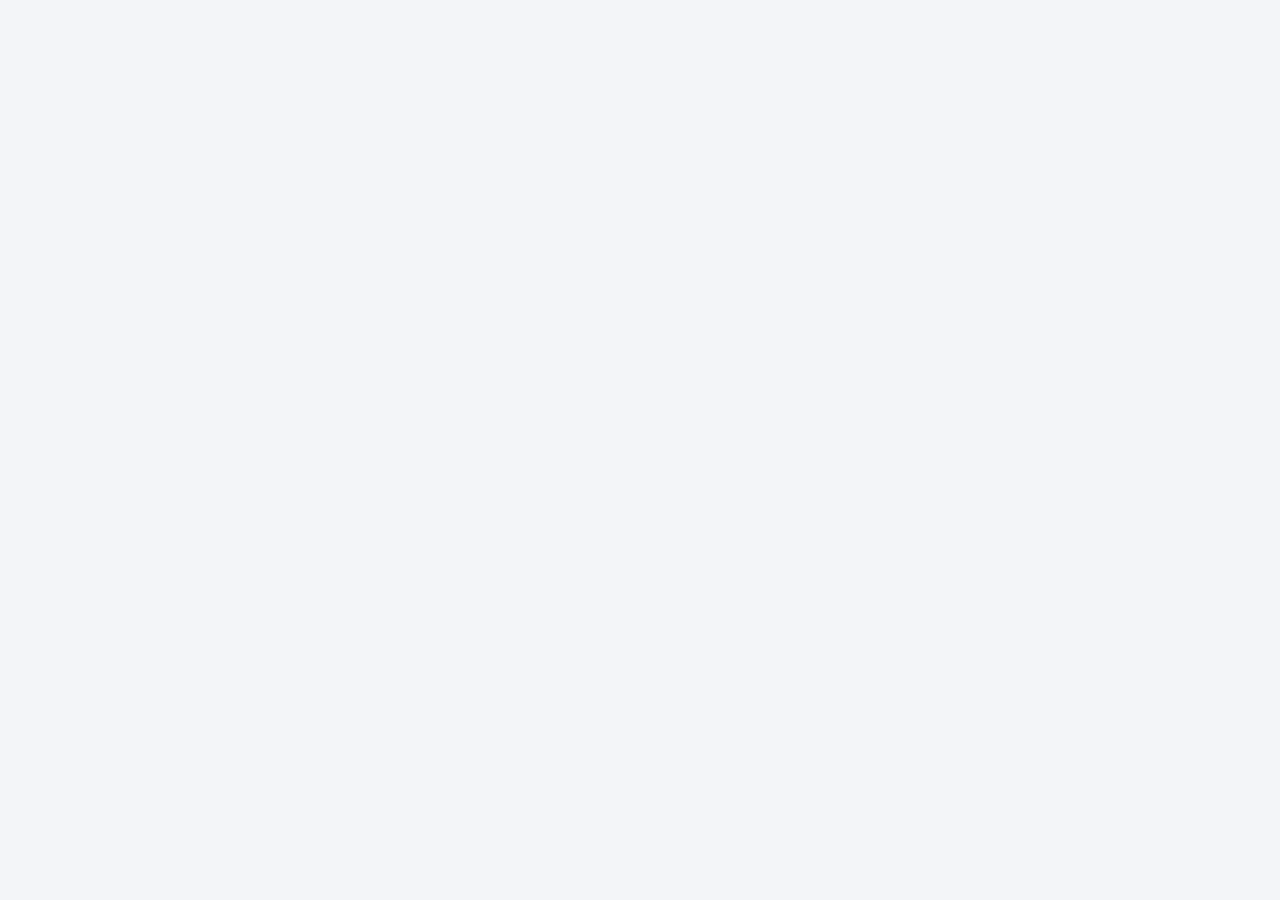
==== index.html @ 578136c5 "Stage 1: folder, images, skeleton Co-Authored-By: Claude Fable 5.1 <noreply@anthropic.com>" ====
<!doctype html>
<html lang="en-IE">
<head>
<meta charset="utf-8">
<meta name="viewport" content="width=device-width,initial-scale=1,viewport-fit=cover">
<meta name="robots" content="noindex">
<title>Tierney · Logistics recruitment in Ireland</title>
<link rel="preconnect" href="https://fonts.googleapis.com"><link rel="preconnect" href="https://fonts.gstatic.com" crossorigin>
<link rel="stylesheet" href="https://fonts.googleapis.com/css2?family=Rubik:wght@400;500;600;700;800&display=swap">
<link rel="icon" href="/favicon.svg" type="image/svg+xml">
<link rel="stylesheet" href="/css/tokens.css">
<link rel="stylesheet" href="/css/site.css">
</head>
<body>
<main></main>
<script type="module" src="/js/site.js"></script>
</body>
</html>
---- css/tokens.css ----
/* Tierney design tokens. One navy, one yellow, one control height. */
:root{
  --reflector:#DCFF1C;
  --navy:#13234A;
  --navy-70:rgba(19,35,74,.7);
  --navy-50:rgba(19,35,74,.5);
  --navy-12:rgba(19,35,74,.12);
  --navy-06:rgba(19,35,74,.06);
  --paper:#F3F5F8;
  --white:#FFFFFF;
  --hover:#E8ECF2;
  --ctl:52px;
  --font:"Rubik",ui-rounded,"SF Pro Rounded","Segoe UI",system-ui,sans-serif;
  --unit:20vh;
  color-scheme:light;
}
---- css/site.css ----
/* Tierney — shared styles. Tokens live in tokens.css. */
*{box-sizing:border-box}
html,body{margin:0}
body{background:var(--paper);color:var(--navy);font-family:var(--font);font-size:17px;line-height:1.55;-webkit-font-smoothing:antialiased}
a{color:inherit;text-decoration:none}
button,input,select,textarea{font:inherit;color:inherit}
h1,h2,h3{margin:0;font-weight:600;letter-spacing:-.015em;text-wrap:balance}
p{margin:0}
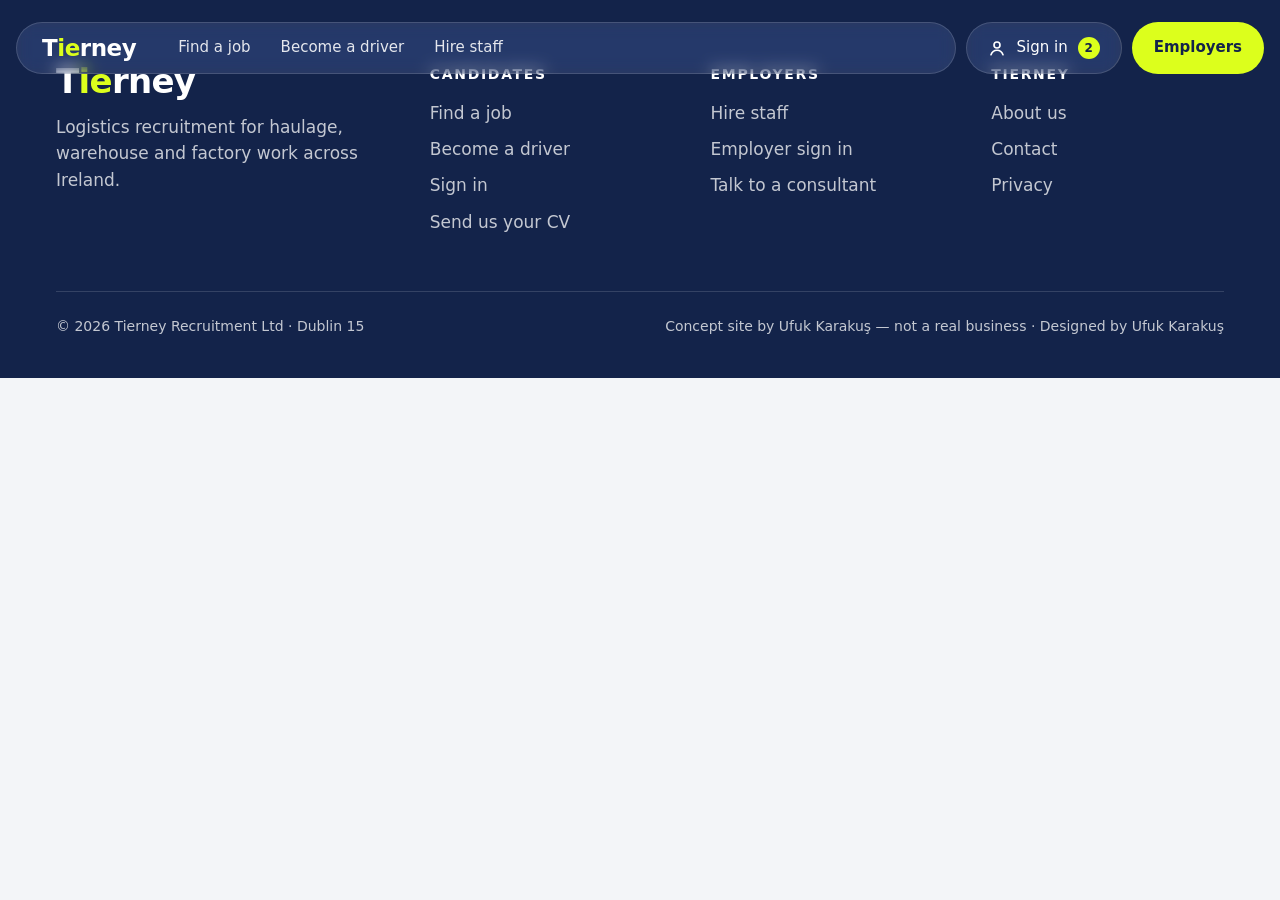
==== commit a5412db6: "Stage 2: design system, header, footer, controls Co-Authored-By: Claude Fable 5.1 <noreply@anthropic" ====
--- a/index.html
+++ b/index.html
@@ -11,8 +11,23 @@
 <link rel="stylesheet" href="/css/tokens.css">
 <link rel="stylesheet" href="/css/site.css">
 </head>
-<body>
+<body class="home">
+<header class="top"><div class="top-in">
+  <div class="pill bar"><a class="logo" href="/" aria-label="Tierney home">T<i>ie</i>rney</a>
+    <nav class="nav" aria-label="Main"><a href="/jobs/">Find a job</a><a href="/become-a-driver/">Become a driver</a><a href="/hire-staff/">Hire staff</a></nav></div>
+  <a class="pill sign" href="/candidate/" aria-label="Sign in, 2 unread"><svg viewBox="0 0 24 24" fill="none" stroke="currentColor" stroke-width="2.2" stroke-linecap="round" aria-hidden="true"><circle cx="12" cy="8" r="4"/><path d="M4 21c1.5-4 4.5-6 8-6s6.5 2 8 6"/></svg>Sign in <span class="badge" aria-hidden="true">2</span></a>
+  <a class="pill solid" href="/employer/">Employers</a>
+</div></header>
 <main></main>
+<footer class="foot"><div class="wrap">
+  <div class="foot-grid">
+    <div><div class="logo">T<i>ie</i>rney</div><p class="blurb">Logistics recruitment for haulage, warehouse and factory work across Ireland.</p></div>
+    <div><h4>Candidates</h4><ul><li><a href="/jobs/">Find a job</a></li><li><a href="/become-a-driver/">Become a driver</a></li><li><a href="/candidate/">Sign in</a></li><li><a href="/apply/?cv">Send us your CV</a></li></ul></div>
+    <div><h4>Employers</h4><ul><li><a href="/hire-staff/">Hire staff</a></li><li><a href="/employer/">Employer sign in</a></li><li><a href="/hire-staff/#talk">Talk to a consultant</a></li></ul></div>
+    <div><h4>Tierney</h4><ul><li><a href="/#about">About us</a></li><li><a href="/#contact">Contact</a></li><li><a href="/privacy/">Privacy</a></li></ul></div>
+  </div>
+  <div class="foot-base"><span>© 2026 Tierney Recruitment Ltd · Dublin 15</span><span>Concept site by Ufuk Karakuş — not a real business · Designed by Ufuk Karakuş</span></div>
+</div></footer>
 <script type="module" src="/js/site.js"></script>
 </body>
 </html>
--- a/css/site.css
+++ b/css/site.css
@@ -1,8 +1,333 @@
-/* Tierney — shared styles. Tokens live in tokens.css. */
+/* Tierney — shared styles. Tokens live in tokens.css.
+   One navy (Tierney navy), off-white ground, reflector yellow only as a filled shape or on navy.
+   No strokes on yellow or light buttons. Every control is var(--ctl) = 52 px tall. */
+
+/* ---------- base ---------- */
 *{box-sizing:border-box}
 html,body{margin:0}
 body{background:var(--paper);color:var(--navy);font-family:var(--font);font-size:17px;line-height:1.55;-webkit-font-smoothing:antialiased}
 a{color:inherit;text-decoration:none}
 button,input,select,textarea{font:inherit;color:inherit}
+button{cursor:pointer}
 h1,h2,h3{margin:0;font-weight:600;letter-spacing:-.015em;text-wrap:balance}
+.home h1,.home h2,.home h3{letter-spacing:-.01em}
 p{margin:0}
+[hidden]{display:none !important}
+:focus-visible{outline:3px solid var(--navy);outline-offset:3px;border-radius:10px}
+.home :focus-visible{border-radius:8px}
+.top :focus-visible,.foot :focus-visible,.hero :focus-visible,.side :focus-visible,.one :focus-visible,.consult :focus-visible,.cta :focus-visible,.alert :focus-visible,.sum :focus-visible,.gentle :focus-visible{outline-color:var(--reflector)}
+.wrap{max-width:1280px;margin:0 auto;padding-left:max(16px,env(safe-area-inset-left,0px));padding-right:max(16px,env(safe-area-inset-right,0px))}
+@media (min-width:900px){.wrap{padding-left:max(56px,env(safe-area-inset-left,0px));padding-right:max(56px,env(safe-area-inset-right,0px))}}
+.muted{color:var(--navy-70)}
+.sr{position:absolute;width:1px;height:1px;overflow:hidden;clip:rect(0 0 0 0);white-space:nowrap}
+
+/* ---------- header: three pills, one height. Navy on inner pages, glass over the hero. Not sticky. ---------- */
+.top{position:relative;z-index:30;padding-block:16px;background:var(--paper)}
+.top-in{max-width:1320px;margin:0 auto;display:flex;gap:10px;padding-left:max(16px,env(safe-area-inset-left,0px));padding-right:max(16px,env(safe-area-inset-right,0px))}
+.pill{display:inline-flex;align-items:center;gap:10px;height:var(--ctl);padding:0 22px;border-radius:999px;font-size:15px;font-weight:500;background:var(--navy);color:var(--white);transition:background .2s,opacity .2s}
+.pill:hover{opacity:.92}
+.pill.bar{flex:1;gap:36px;padding:0 26px}
+.pill.solid{background:var(--reflector);color:var(--navy);font-weight:600}
+.pill svg{width:18px;height:18px}
+.logo{font-weight:800;font-size:23px;letter-spacing:-.02em;line-height:1;color:var(--white)}
+.logo i{font-style:normal;color:var(--reflector)}
+.nav{display:flex;gap:30px}
+.nav a{opacity:.85}
+.nav a:hover,.nav a[aria-current]{opacity:1;color:var(--reflector)}
+.badge{display:inline-grid;place-items:center;min-width:22px;height:22px;padding:0 6px;border-radius:999px;background:var(--reflector);color:var(--navy);font-size:12px;font-weight:700}
+.home .top{position:absolute;z-index:20;top:calc(env(safe-area-inset-top,0px) + 22px);left:0;right:0;padding:0;background:none;color:var(--white)}
+.home .pill{background:rgba(255,255,255,.1);box-shadow:inset 0 0 0 1px rgba(255,255,255,.14);backdrop-filter:blur(8px) saturate(140%);-webkit-backdrop-filter:blur(8px) saturate(140%);transition:background .2s}
+.home .pill:hover{background:rgba(255,255,255,.18);opacity:1}
+.home .pill.bar:hover{background:rgba(255,255,255,.1)}
+.home .pill.solid{background:var(--reflector);color:var(--navy);box-shadow:none}
+.home .pill.solid:hover{background:#e6ff5c}
+.home .top .logo{margin-right:6px}
+.home .nav a{opacity:.88;transition:opacity .2s,color .2s}
+
+/* ---------- buttons, links, chips ---------- */
+.btn{display:inline-flex;align-items:center;justify-content:center;gap:12px;height:var(--ctl);padding:0 30px;border-radius:999px;border:0;background:var(--reflector);color:var(--navy);font-size:18px;font-weight:600;cursor:pointer;transition:transform .2s}
+.btn:hover{transform:translateY(-2px)}
+.btn.dark{background:var(--navy);color:var(--white)}
+.btn.soft{background:var(--white);color:var(--navy)}
+.btn svg{width:20px;height:20px}
+.link{display:inline-flex;align-items:center;gap:8px;font-weight:600}
+.link svg{width:18px;height:18px;transition:transform .2s}
+.link:hover svg{transform:translateX(4px)}
+.chip{display:inline-flex;align-items:center;gap:8px;height:var(--ctl);padding:0 16px;border-radius:999px;border:0;background:var(--white);color:var(--navy);font-size:15px;font-weight:500;cursor:pointer;transition:background .2s}
+.chip:hover{background:var(--hover)}
+.chip[aria-pressed="true"],.chip.on{background:var(--navy);color:var(--white)}
+.chip.y{background:var(--reflector);color:var(--navy)}
+.chip svg{width:14px;height:14px}
+
+/* ---------- page head ---------- */
+.page-head{padding-block:40px 28px}
+.page-head h1{font-size:clamp(40px,4.4vw,64px);line-height:1.05}
+.page-head p{font-size:19px;color:var(--navy-70);margin-top:12px;max-width:56ch}
+
+/* ---------- icons in yellow discs ---------- */
+.icon{width:64px;height:64px;border-radius:50%;background:var(--reflector);display:grid;place-items:center;flex:none}
+.icon svg{width:32px;height:32px;fill:none;stroke:var(--navy);stroke-width:2.4;stroke-linecap:round;stroke-linejoin:round}
+
+/* ---------- job rows: hairlines only between rows, as wide as the hover card ---------- */
+.rows{list-style:none;margin:0;padding:0}
+.rows li{position:relative;padding-block:8px}
+.rows li+li::before{content:"";position:absolute;top:0;left:-24px;right:-24px;height:1px;background:var(--navy-12);transition:opacity .2s}
+.rows li:hover::before,.rows li:hover+li::before{opacity:0}
+.row{display:grid;grid-template-columns:64px minmax(0,2.6fr) minmax(0,1.2fr) minmax(0,1.2fr) minmax(0,.9fr) 52px;align-items:center;gap:24px;padding:16px 24px;margin-inline:-24px;border-radius:20px;transition:background .25s,box-shadow .25s}
+.row:hover{background:var(--white);box-shadow:0 18px 40px -24px rgba(19,35,74,.35)}
+.role h3{font-size:21px;font-weight:600}
+.role p{font-size:15px;color:var(--navy-70);margin-top:3px}
+.role p b{font-weight:600;color:var(--navy)}
+.cell{font-size:16px;line-height:1.35}
+.cell small{display:block;font-size:12px;color:var(--navy-70);text-transform:uppercase;letter-spacing:.1em;font-weight:500;margin-bottom:3px}
+.pay{font-size:20px;font-weight:600;font-variant-numeric:tabular-nums}
+.pay em{font-style:normal;font-size:14px;font-weight:500;color:var(--navy-70)}
+.go{width:52px;height:52px;border-radius:50%;display:grid;place-items:center;background:var(--white);transition:background .2s}
+.go svg{width:22px;height:22px}
+.row:hover .go{background:var(--reflector)}
+.fit{display:inline-flex;align-items:center;gap:6px;height:26px;padding:0 10px;border-radius:999px;font-size:13px;font-weight:600;margin-left:10px;vertical-align:3px}
+.fit.ok{background:var(--reflector);color:var(--navy)}
+.fit.near{background:var(--navy);color:var(--white)}
+.home .rows li{padding-block:10px}
+.home .row{grid-template-columns:72px minmax(0,2.7fr) minmax(0,1.2fr) minmax(0,1.2fr) minmax(0,.9fr) 56px;gap:28px}
+.home .row .icon{width:72px;height:72px}
+.home .row .icon svg{width:36px;height:36px}
+.home .role h3{font-size:23px}
+.home .role p{margin-top:4px}
+.home .cell small{font-size:13px;margin-bottom:4px}
+.home .pay{font-size:21px}
+.home .pay em{font-size:15px}
+
+/* ---------- cards ---------- */
+.card{background:var(--white);border-radius:24px;padding:28px}
+
+/* ---------- word-by-word headings, soft reveals ---------- */
+.words .w{display:inline-block;opacity:0;transform:translateY(10px)}
+.words.in .w{animation:word .8s ease forwards}
+@keyframes word{to{opacity:1;transform:none}}
+.reveal{opacity:0;transform:translateY(12px);animation:rev .8s ease forwards}
+@keyframes rev{to{opacity:1;transform:none}}
+.home .reveal{animation:none;transform:translateY(14px);transition:opacity .8s ease,transform .8s ease}
+.home .reveal.in{opacity:1;transform:none}
+
+/* ---------- footer ---------- */
+.foot{background:var(--navy);color:rgba(255,255,255,.75);padding-block:56px 36px;margin-top:96px}
+.home .foot{padding-block:64px 40px;margin-top:0}
+.foot-grid{display:grid;grid-template-columns:1.4fr repeat(3,1fr);gap:48px}
+.foot h4{margin:0 0 14px;font-size:14px;letter-spacing:.12em;text-transform:uppercase;color:var(--white);font-weight:600}
+.foot ul{list-style:none;margin:0;padding:0;display:grid;gap:10px}
+.foot a:hover{color:var(--reflector)}
+.foot .logo{font-size:32px;color:var(--white)}
+.home .foot .logo{font-size:34px}
+.foot .blurb{margin-top:16px;max-width:30ch}
+.foot-base{margin-top:48px;padding-top:22px;border-top:1px solid rgba(255,255,255,.14);display:flex;justify-content:space-between;gap:24px;flex-wrap:wrap;font-size:14px}
+.home .foot-base{margin-top:56px;padding-top:24px}
+
+/* ---------- dropdown (our own, never the browser default) ---------- */
+.dd{position:relative}
+.dd-btn{width:100%;height:var(--ctl);display:flex;align-items:center;gap:12px;border:0;border-radius:16px;background:var(--white);padding:0 18px;font-size:16px;font-weight:500;text-align:left;cursor:pointer}
+.dd-btn svg{width:18px;height:18px;margin-left:auto;flex:none;transition:transform .25s}
+.dd.open .dd-btn svg{transform:rotate(180deg)}
+.dd-val{overflow:hidden;text-overflow:ellipsis;white-space:nowrap}
+.dd-val.ph{color:var(--navy-70)}
+.dd-list{position:absolute;z-index:20;top:calc(100% + 8px);left:0;right:0;margin:0;padding:8px;list-style:none;background:var(--white);border-radius:18px;box-shadow:0 24px 48px -20px rgba(19,35,74,.35),0 0 0 1px var(--navy-06);max-height:320px;overflow:auto}
+.dd-list li{padding:12px 14px;border-radius:12px;cursor:pointer;font-size:16px}
+.dd-list li:hover,.dd-list li.act{background:var(--paper)}
+.dd-list li[aria-selected="true"]{background:var(--navy);color:var(--white)}
+
+/* ---------- drawers: Filters from the left, For you from the right, mirror images ---------- */
+.drawer-scrim{position:fixed;inset:0;z-index:40;background:rgba(19,35,74,.35);opacity:0;pointer-events:none;transition:opacity .3s}
+.drawer{position:fixed;z-index:41;top:0;bottom:0;width:min(440px,100%);background:var(--paper);padding:28px;overflow:auto;transition:transform .45s cubic-bezier(.2,.7,.3,1);display:flex;flex-direction:column;gap:26px}
+.drawer.left{left:0;transform:translateX(-100%);padding-left:max(28px,env(safe-area-inset-left,0px))}
+.drawer.right{right:0;transform:translateX(100%);padding-right:max(28px,env(safe-area-inset-right,0px))}
+.drawer.open{transform:none}
+.drawer-scrim.open{opacity:1;pointer-events:auto}
+.drawer h2{font-size:32px}
+.drawer .label{display:block;margin-bottom:10px}
+.drawer .actions{margin-top:auto;display:grid}
+.drawer .actions .btn{width:100%}
+.close{position:absolute;top:24px;right:24px;width:44px;height:44px;border-radius:50%;border:0;background:var(--white);display:grid;place-items:center;cursor:pointer}
+.close svg{width:18px;height:18px}
+.toggle{height:var(--ctl);display:flex;align-items:center;justify-content:space-between;gap:12px;background:var(--white);border-radius:16px;padding:0 18px;font-weight:500;cursor:pointer}
+.toggle input{width:20px;height:20px;margin:0;accent-color:var(--navy)}
+
+/* ---------- modal + toast ---------- */
+.modal-scrim{position:fixed;inset:0;z-index:60;background:rgba(19,35,74,.45);display:grid;place-items:center;padding:16px}
+.modal{background:var(--white);border-radius:24px;padding:32px;max-width:460px;width:100%}
+.modal h3{font-size:24px}
+.modal p{margin-top:10px;color:var(--navy-70)}
+.modal .btn{margin-top:22px}
+.toast{position:fixed;z-index:50;left:50%;bottom:calc(28px + env(safe-area-inset-bottom,0px));transform:translateX(-50%);background:var(--navy);color:var(--white);border-radius:16px;padding:14px 20px;font-size:15px;display:flex;gap:12px;align-items:center;box-shadow:0 20px 40px -20px rgba(0,0,0,.5);transition:opacity .5s,transform .5s}
+.toast b{color:var(--reflector);font-weight:600}
+.toast.gone{opacity:0;transform:translate(-50%,10px)}
+
+/* ---------- forms ---------- */
+.field{display:grid;gap:8px}
+.field label,.label{font-size:15px;font-weight:600}
+.input{height:var(--ctl);border-radius:16px;border:0;background:var(--paper);padding:0 18px;font-size:17px;width:100%}
+.input:focus{outline:3px solid var(--navy);outline-offset:0}
+.seg{display:flex;flex-wrap:wrap;gap:8px}
+.seg .chip{padding:0 20px;font-size:16px;background:var(--paper)}
+.seg .chip[aria-pressed="true"]{background:var(--navy);color:var(--white)}
+
+/* ---------- privacy (plain text) ---------- */
+.prose{max-width:68ch}
+.prose h2{font-size:26px;margin-top:40px}
+.prose p{margin-top:14px;font-size:18px}
+.prose ul{margin:14px 0 0;padding-left:22px;font-size:18px;display:grid;gap:8px}
+
+/* =====================================================================
+   Homepage
+   ===================================================================== */
+.band{min-height:calc(var(--unit)*4);display:flex;align-items:center;padding-block:56px}
+.band>.wrap{width:100%}
+
+/* ---------- hero scene ---------- */
+.hero{position:relative;height:100vh;min-height:620px;overflow:hidden;background:var(--navy);color:var(--white)}
+.stage{position:absolute;left:0;top:0;width:1536px;height:1024px;transform-origin:0 0}
+.pan,.slide{position:absolute;inset:0;will-change:transform}
+.slide img{position:absolute;inset:0;width:100%;height:100%;display:block;max-width:none;user-select:none;pointer-events:none}
+.glow{position:absolute;width:300px;height:230px;transform:translate(-50%,-14%);pointer-events:none;transition:opacity 70ms linear;
+  background:radial-gradient(50% 50% at 50% 22%,rgba(255,228,184,.5),rgba(255,222,176,.2) 36%,rgba(255,222,176,.05) 64%,transparent 80%)}
+.glow::before{content:"";position:absolute;left:50%;top:22%;width:26px;height:10px;transform:translate(-50%,-50%);border-radius:3px;background:#fff6e2;box-shadow:0 0 14px 5px rgba(255,236,204,.75),0 0 46px 18px rgba(255,226,180,.22)}
+.reflect{position:absolute;width:44px;height:170px;transform:translateX(-50%);pointer-events:none;border-radius:50%;transition:opacity 70ms linear;
+  background:linear-gradient(180deg,rgba(255,226,184,.22),rgba(255,226,184,0));filter:blur(10px)}
+.off{opacity:.06}
+.fshadow{position:absolute;left:890px;top:712px;width:530px;height:26px;border-radius:50%;background:radial-gradient(closest-side,rgba(0,0,0,.55),transparent)}
+.shade{position:absolute;inset:0;pointer-events:none;
+  background:linear-gradient(180deg,rgba(8,12,24,.35) 0%,rgba(8,12,24,0) 22%,rgba(8,12,24,0) 55%,rgba(6,9,20,.6) 100%),
+             radial-gradient(130% 100% at 50% 40%,transparent 55%,rgba(4,7,16,.62) 100%)}
+/* 3 seconds, eased to a stop: the lorry drives far, the forklift a little, and the camera pans left with real parallax */
+.hero.play .slide,.hero.play .pan{animation-duration:3s;animation-timing-function:cubic-bezier(.22,.61,.36,1);animation-delay:.3s;animation-fill-mode:both}
+.hero.play .truck .slide{animation-name:truckIn}
+.hero.play .fork .slide{animation-name:forkIn}
+.hero.play .pan.yard{animation-name:panYard}
+.hero.play .pan.truck{animation-name:panTruck}
+.hero.play .pan.fork{animation-name:panFork}
+.hero.play .pan.pal{animation-name:panPal}
+@keyframes truckIn{from{transform:translate3d(160px,0,0)}to{transform:translate3d(0,0,0)}}
+@keyframes forkIn{from{transform:translate3d(25px,0,0)}to{transform:translate3d(0,0,0)}}
+@keyframes panYard{from{transform:translate3d(4px,0,0)}to{transform:translate3d(0,0,0)}}
+@keyframes panTruck{from{transform:translate3d(8px,0,0)}to{transform:translate3d(0,0,0)}}
+@keyframes panFork{from{transform:translate3d(15px,0,0)}to{transform:translate3d(0,0,0)}}
+@keyframes panPal{from{transform:translate3d(30px,0,0)}to{transform:translate3d(0,0,0)}}
+
+/* ---------- hero words ---------- */
+.hero-copy{position:absolute;z-index:6;left:max(64px,env(safe-area-inset-left,0px));right:max(24px,env(safe-area-inset-right,0px));top:69%}
+.hero h1{margin:0;font-weight:600;font-size:clamp(40px,4.6vw,68px);line-height:1.04;letter-spacing:-.02em;text-shadow:0 4px 34px rgba(0,0,0,.5);white-space:nowrap;min-height:1.04em}
+.hero h1 span{display:inline-block;opacity:0;transform:translateY(10px);transition:opacity .25s ease}
+.hero h1 span.in{animation:hword .9s ease forwards}
+.hero h1.leaving span{opacity:0 !important;animation:none}
+@keyframes hword{to{opacity:1;transform:none}}
+.roles{display:flex;flex-wrap:wrap;gap:12px 34px;list-style:none;margin:22px 0 0;padding:0}
+.roles a{display:inline-flex;align-items:center;gap:11px;font-size:19px;font-weight:500;text-shadow:0 2px 16px rgba(0,0,0,.55);opacity:0;transition:color .25s}
+.roles a:hover{color:var(--reflector)}
+.roles i{width:9px;height:9px;border-radius:50%;background:var(--reflector);box-shadow:0 0 12px rgba(220,255,28,.55)}
+.hero.play .roles a{animation:fade 1.1s ease forwards}
+.hero.play .roles li:nth-child(1) a{animation-delay:.6s}
+.hero.play .roles li:nth-child(2) a{animation-delay:1.3s}
+.hero.play .roles li:nth-child(3) a{animation-delay:2s}
+@keyframes fade{to{opacity:1}}
+
+/* ---------- intro: words left, sector rows right ---------- */
+.intro{background:var(--white)}
+.intro-grid{display:grid;grid-template-columns:1fr 1fr;gap:96px;align-items:center}
+.intro-grid h2{font-size:clamp(34px,3.4vw,52px);line-height:1.1}
+.intro-grid .lead{font-size:19px;color:var(--navy-70);max-width:44ch;margin-top:24px}
+.sectors{list-style:none;margin:0;padding:0;border-top:1px solid #DDE2EA}
+.sectors li{border-bottom:1px solid #DDE2EA}
+.sector{display:flex;align-items:center;gap:28px;padding:26px 20px;margin-inline:-20px;border-radius:20px;transition:background .3s ease}
+.sector:hover{background:var(--hover)}
+.sector .icon{width:72px;height:72px}
+.sector .icon svg{width:36px;height:36px}
+.sector h3{font-size:clamp(40px,4.4vw,64px);font-weight:600;letter-spacing:-.02em;line-height:1}
+.sector .count{margin-left:auto;display:inline-flex;align-items:center;gap:10px;font-size:17px;font-weight:600;opacity:0;transform:translateX(-8px);transition:opacity .3s ease,transform .3s ease;font-variant-numeric:tabular-nums;white-space:nowrap}
+.sector .count svg{width:20px;height:20px}
+.sector:hover .count,.sector:focus-visible .count{opacity:1;transform:none}
+.more{display:inline-flex;align-items:center;gap:8px;font-weight:600;font-size:17px;margin-top:6px}
+.more svg{width:18px;height:18px;transition:transform .2s}
+.more:hover svg{transform:translateX(4px)}
+
+/* ---------- road: snaps into view and plays by itself; the centre line widens until it is the yellow background ---------- */
+.road{position:relative;height:100vh;background:var(--navy)}
+.road-pin{position:relative;height:100%;overflow:hidden}
+.road canvas{position:absolute;inset:0;width:100%;height:100%;display:block}
+.road-choices{position:absolute;inset:0;display:flex;align-items:center;pointer-events:none}
+.road-choices .wrap{width:100%;display:flex;flex-direction:column;gap:56px}
+.choice{align-self:flex-start;display:flex;flex-direction:column;gap:12px;color:var(--navy);pointer-events:auto}
+.choice .ttl{position:relative;display:inline-flex;align-items:center;gap:18px;font-size:clamp(36px,3.6vw,54px);font-weight:700;letter-spacing:-.02em;line-height:1.1}
+.choice .ttl::after{content:"";position:absolute;left:0;right:0;bottom:-8px;height:4px;border-radius:2px;background:var(--navy);transform:scaleX(0);transform-origin:left;transition:transform .35s ease}
+.choice:hover .ttl::after,.choice:focus-visible .ttl::after{transform:scaleX(1)}
+.choice svg{width:.8em;height:.8em;flex:none;opacity:0;transform:translateX(-10px);transition:opacity .5s ease,transform .5s ease}
+.choice p{font-size:20px;opacity:0;transform:translateY(8px);transition:opacity .6s ease,transform .6s ease}
+.choice.in svg{opacity:1;transform:none}
+.choice.in p{opacity:.85;transform:none}
+.road:not(.done) .choice{visibility:hidden}
+
+/* ---------- jobs band ---------- */
+.jobs{background:var(--paper)}
+.jobs.band{align-items:flex-start;padding-top:64px}
+.jobs-head{display:flex;align-items:center;justify-content:space-between;gap:32px;margin-bottom:22px}
+.jobs-head h2{font-size:clamp(34px,3.4vw,50px)}
+
+/* ---------- checked driver ---------- */
+.checked{background:var(--white)}
+.checked-grid{display:grid;grid-template-columns:1fr 1fr;gap:96px;align-items:center}
+.checked h2{font-size:clamp(34px,3.4vw,50px);line-height:1.1;margin-top:16px}
+.checked .lead{font-size:19px;color:var(--navy-70);margin-top:20px;max-width:44ch}
+.checked .more{margin-top:28px}
+.idcard{width:100%;max-width:600px;justify-self:end;border-radius:22px;overflow:hidden;background:var(--white);box-shadow:0 40px 80px -40px rgba(19,35,74,.4),0 0 0 1px #DDE2EA;opacity:0;transform:translateY(22px) rotate(-1.2deg);transition:opacity .8s ease,transform .9s cubic-bezier(.2,.7,.3,1)}
+.idcard.in{opacity:1;transform:none}
+.id-head{display:flex;align-items:center;justify-content:space-between;gap:16px;padding:16px 24px;background:var(--navy);color:var(--white)}
+.id-head .logo{font-size:22px}
+.id-head span:last-child{font-size:13px;letter-spacing:.06em;opacity:.8;font-variant-numeric:tabular-nums}
+.id-body{display:grid;grid-template-columns:104px minmax(0,1fr);gap:22px;padding:20px 24px 16px}
+.photo{aspect-ratio:3/4;border-radius:12px;background:var(--paper);display:grid;place-items:center}
+.photo svg{width:52px;height:52px;fill:none;stroke:rgba(19,35,74,.35);stroke-width:1.8;stroke-linecap:round}
+.id-who h3{font-size:19px;font-weight:600}
+.id-who p{font-size:14px;color:var(--navy-70);margin-top:2px}
+.fields{margin:12px 0 0;display:grid;grid-template-columns:auto 1fr;gap:7px 18px;font-size:15px}
+.fields dt{color:var(--navy-70)}
+.fields dd{margin:0;font-weight:500}
+.mark{background:linear-gradient(var(--reflector),var(--reflector)) no-repeat 0 65%/0% 72%;padding:0 3px;margin-left:-3px;transition:background-size .55s ease}
+.mark.on{background-size:100% 72%}
+.id-foot{display:flex;align-items:center;gap:12px;padding:12px 24px 16px;font-size:15px;border-top:1px solid #DDE2EA}
+.id-foot svg{width:20px;height:20px;flex:none;fill:none;stroke:var(--navy);stroke-width:2.2;stroke-linecap:round;stroke-linejoin:round}
+.id-foot b{font-weight:600}
+
+/* ---------- closing ---------- */
+.closing{background:var(--paper)}
+.closing-grid{display:grid;grid-template-columns:1.4fr 1fr;gap:96px;align-items:center}
+blockquote{margin:0}
+blockquote p{font-size:clamp(28px,2.7vw,40px);line-height:1.25;font-weight:500;letter-spacing:-.01em;text-wrap:balance}
+blockquote footer{margin-top:28px;font-size:17px;color:var(--navy-70)}
+blockquote footer b{color:var(--navy);font-weight:600}
+.contact{display:flex;flex-direction:column;gap:22px}
+.contact .line{display:flex;flex-direction:column}
+.contact .line small{font-size:13px;font-weight:600;letter-spacing:.12em;text-transform:uppercase;color:var(--navy-70)}
+.contact .line span{font-size:26px;font-weight:600;font-variant-numeric:tabular-nums;user-select:all}
+.contact .btns{display:flex;gap:12px;flex-wrap:wrap;margin-top:8px}
+
+/* ---------- narrow screens (mobile is a later step; nothing may scroll sideways) ---------- */
+@media (max-width:900px){
+  .nav,.pill.sign{display:none}
+  .hero-copy{left:20px;top:auto;bottom:10%} .roles a{font-size:16px}
+  .hero h1{white-space:normal}
+  .intro-grid,.checked-grid,.closing-grid,.foot-grid{grid-template-columns:1fr;gap:40px}
+  .row{grid-template-columns:56px minmax(0,1fr) 44px;margin-inline:0}
+  .row .cell{display:none}
+  .row .icon{width:56px;height:56px}
+  .go{width:44px;height:44px}
+  .idcard{justify-self:stretch}
+}
+
+/* ---------- reduced motion: keep every word and frame, drop the movement ---------- */
+@media (prefers-reduced-motion:reduce){
+  .words .w,.reveal,.home .reveal,.roles a,.hero h1 span{animation:none !important;opacity:1 !important;transform:none !important;transition:none !important}
+  .hero.play .slide,.hero.play .pan{animation:none !important}
+  .idcard{opacity:1;transform:none;transition:none}
+  .mark{background-size:100% 72%;transition:none}
+  .choice svg{opacity:1;transform:none;transition:none}
+  .choice p{opacity:.85;transform:none;transition:none}
+  .choice .ttl::after,.btn,.link svg,.more svg,.sector,.sector .count,.row,.go,.pill,.chip,.dd-btn svg,.drawer,.drawer-scrim,.toast,.glow,.reflect{transition:none}
+}
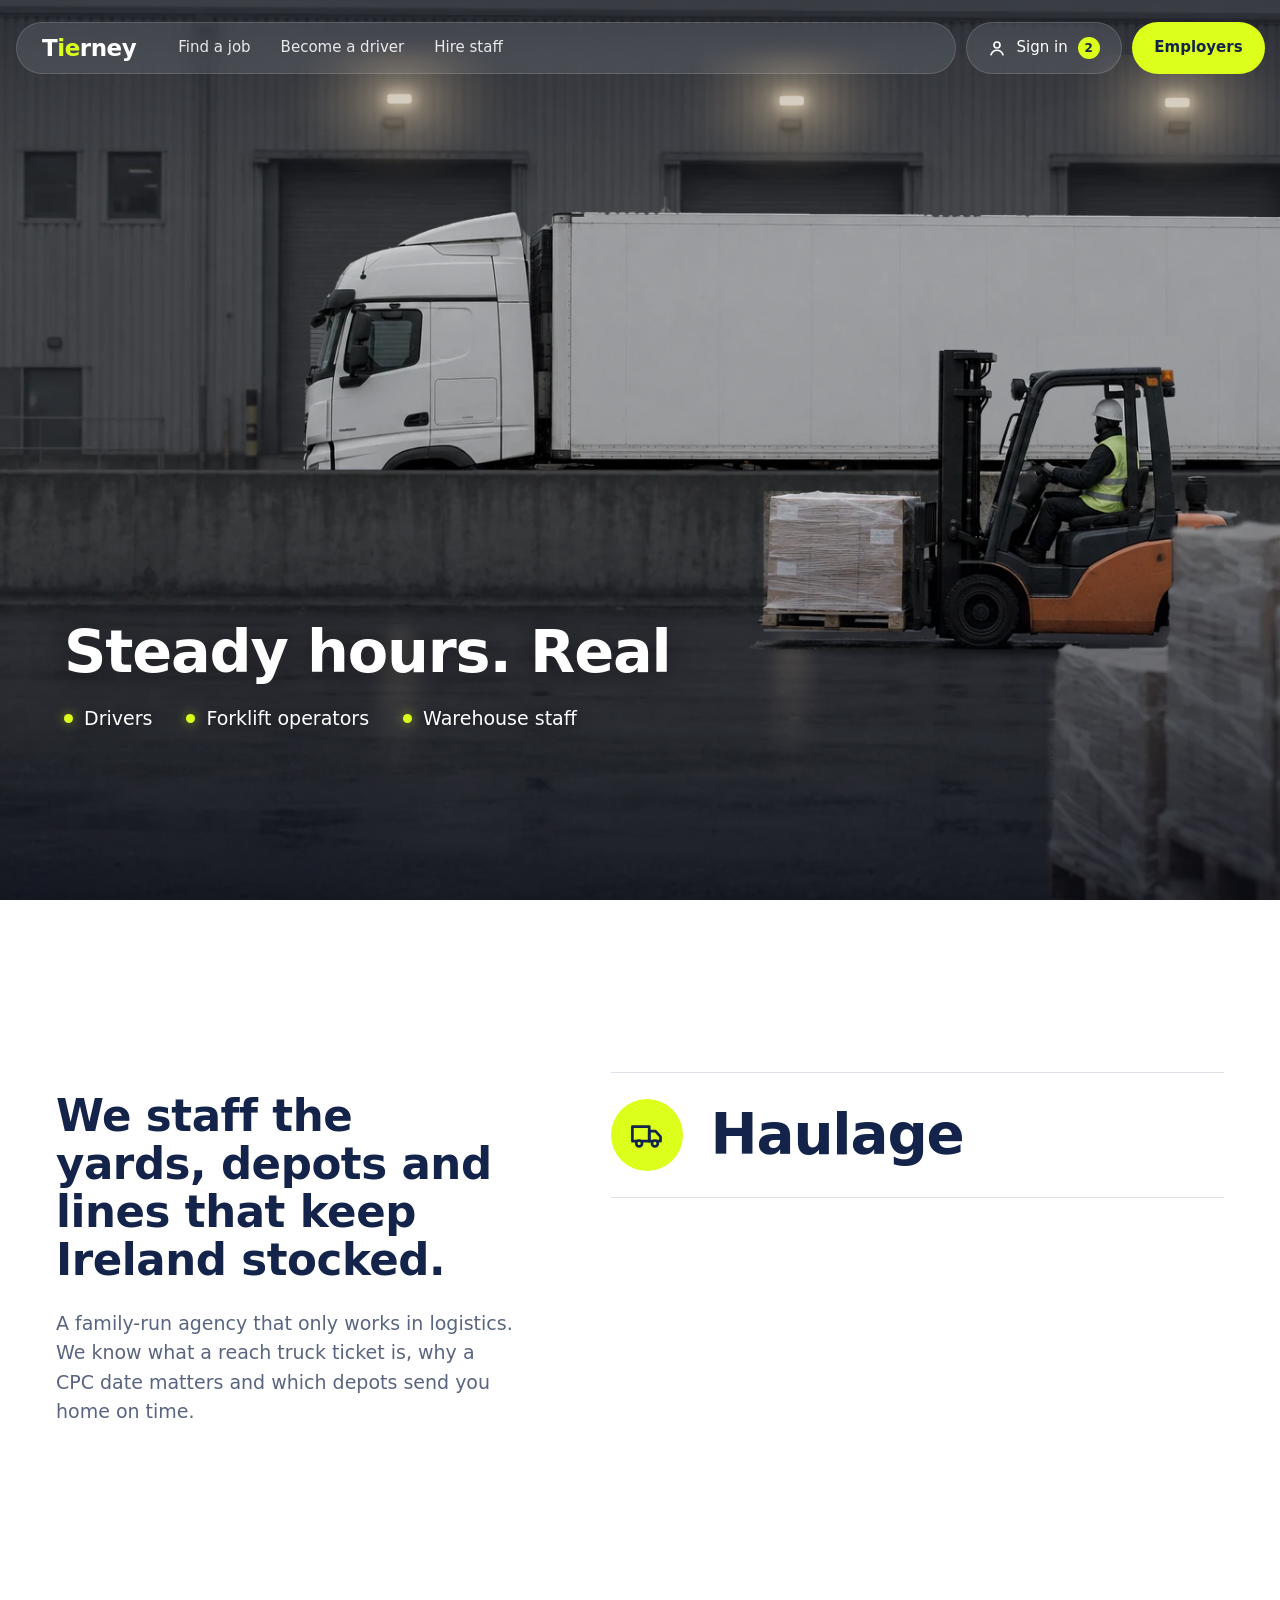
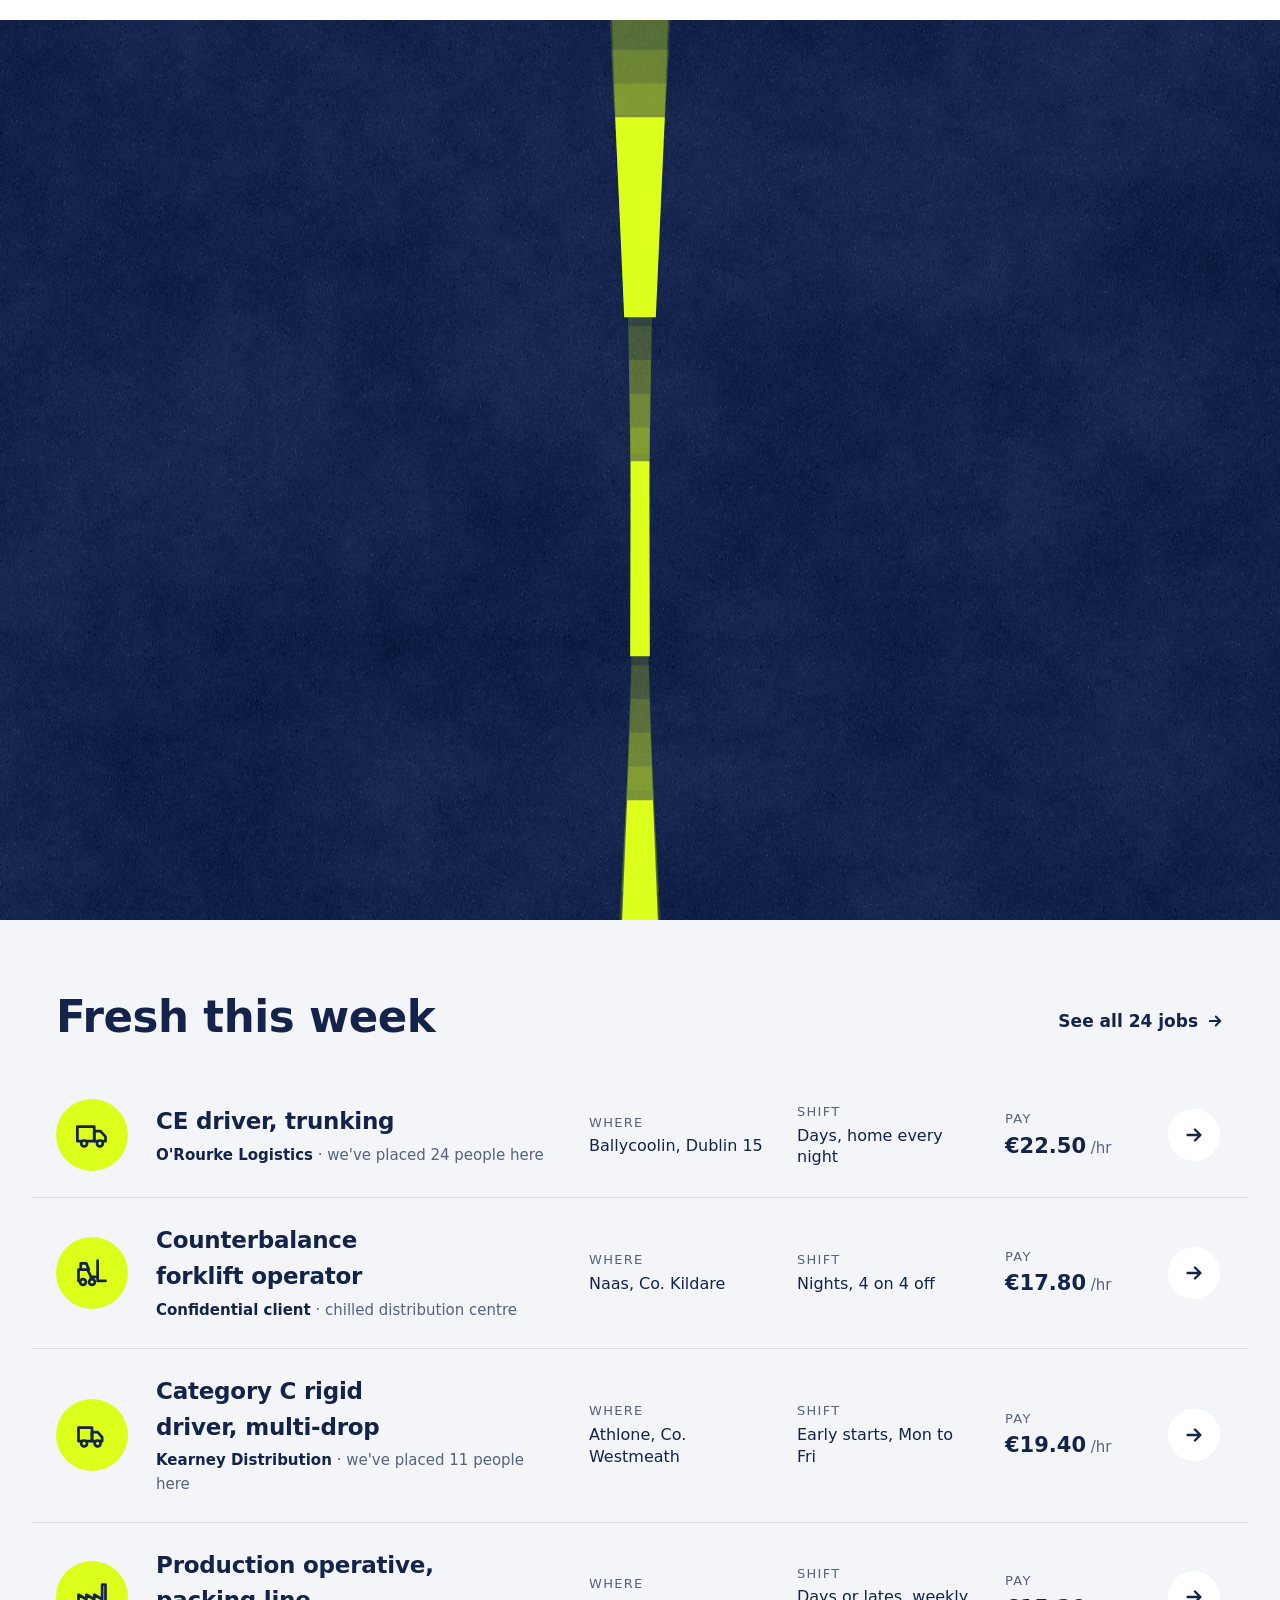
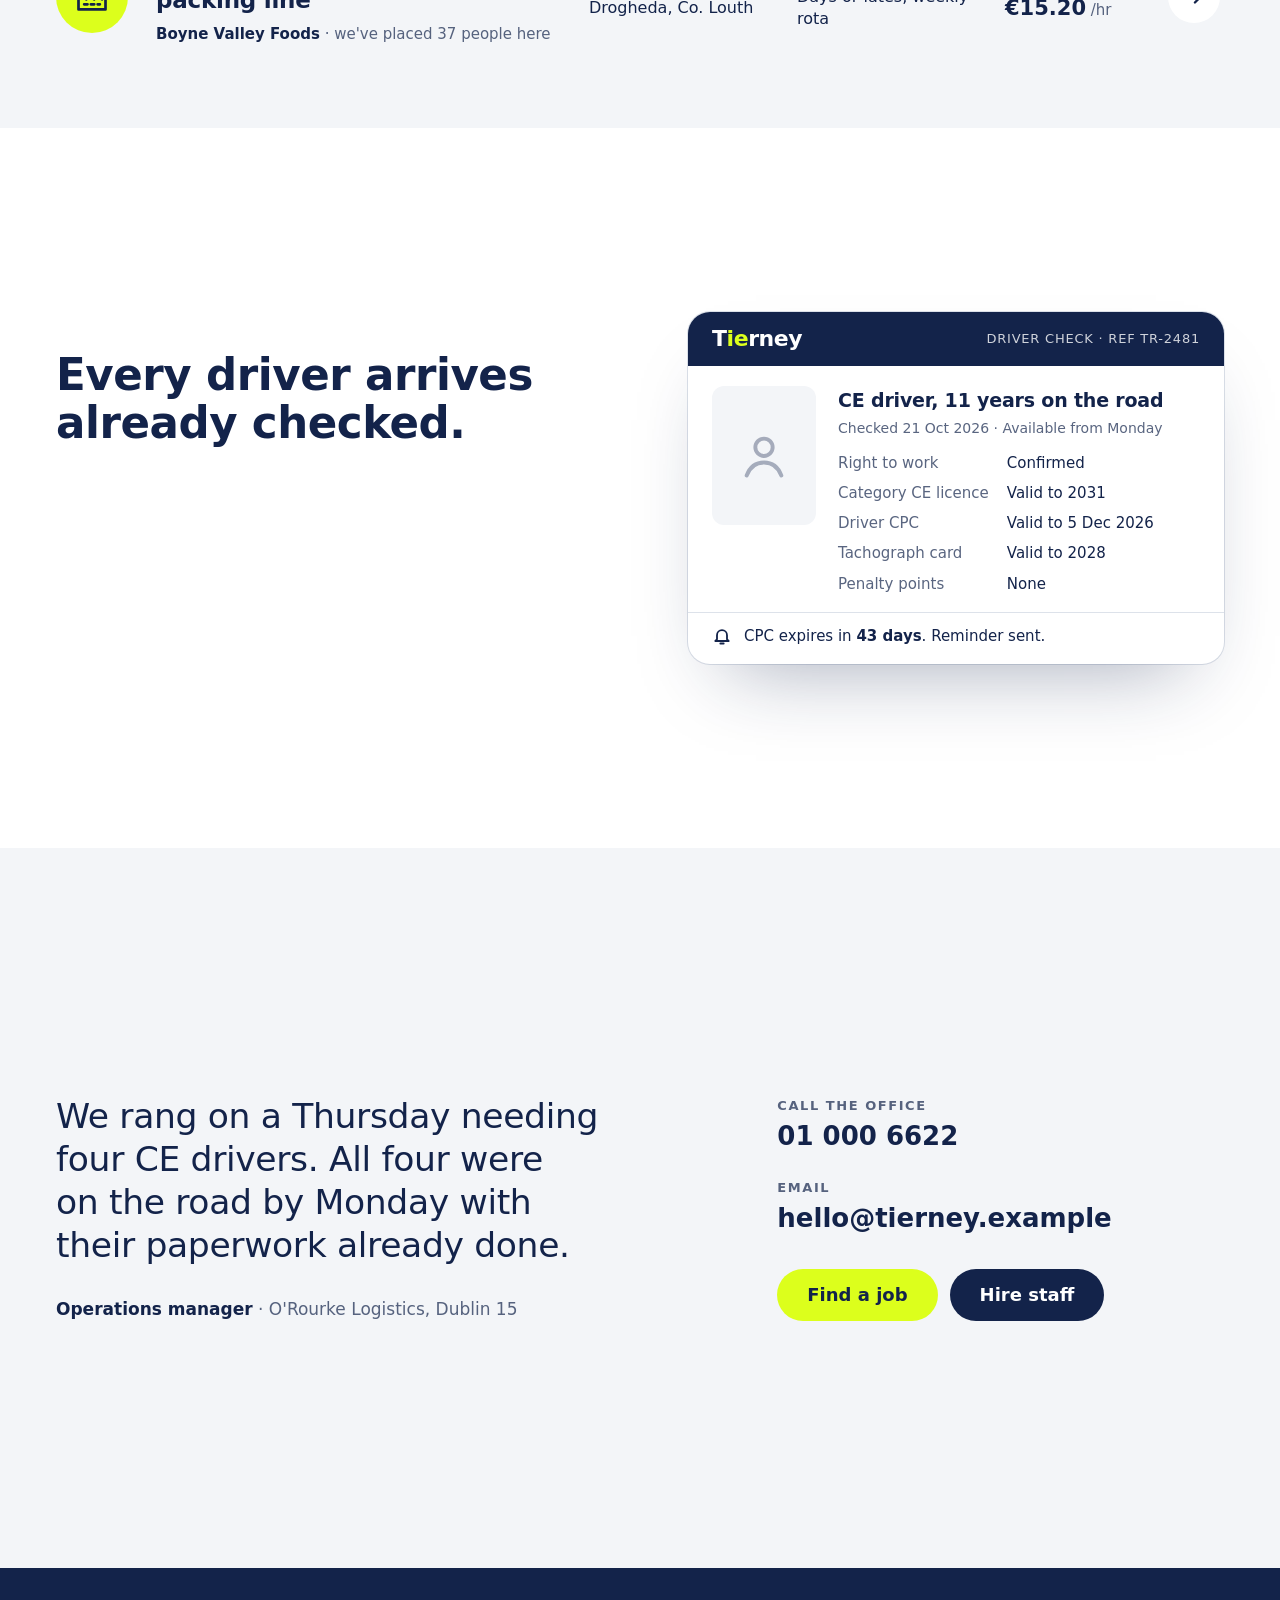
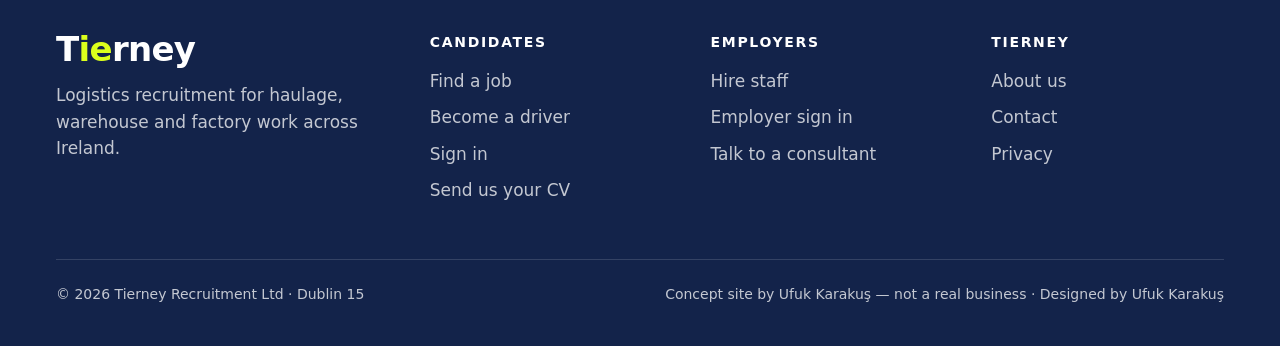
==== commit 7e461ee0: "Stage 4: hero Co-Authored-By: Claude Fable 5.1 <noreply@anthropic.com>" ====
--- a/index.html
+++ b/index.html
@@ -10,6 +10,10 @@
 <link rel="icon" href="/favicon.svg" type="image/svg+xml">
 <link rel="stylesheet" href="/css/tokens.css">
 <link rel="stylesheet" href="/css/site.css">
+<link rel="preload" as="image" href="/images/yard.webp">
+<link rel="preload" as="image" href="/images/truck.webp">
+<link rel="preload" as="image" href="/images/fork.webp">
+<link rel="preload" as="image" href="/images/pal.webp">
 </head>
 <body class="home">
 <header class="top"><div class="top-in">
@@ -18,7 +22,154 @@
   <a class="pill sign" href="/candidate/" aria-label="Sign in, 2 unread"><svg viewBox="0 0 24 24" fill="none" stroke="currentColor" stroke-width="2.2" stroke-linecap="round" aria-hidden="true"><circle cx="12" cy="8" r="4"/><path d="M4 21c1.5-4 4.5-6 8-6s6.5 2 8 6"/></svg>Sign in <span class="badge" aria-hidden="true">2</span></a>
   <a class="pill solid" href="/employer/">Employers</a>
 </div></header>
-<main></main>
+
+<section class="hero" id="hero" aria-label="Logistics jobs with steady hours">
+  <div class="stage" id="stage" aria-hidden="true">
+    <div class="pan yard"><div class="slide"><img src="/images/yard.webp" alt=""></div>
+    <i class="glow" style="left:511px;top:118px"></i>
+    <i class="glow" id="midGlow" style="left:930px;top:120px"></i>
+    <i class="glow" style="left:1342px;top:122px"></i>
+    <i class="reflect" style="left:511px;top:700px"></i>
+    <i class="reflect" id="midRef" style="left:930px;top:700px"></i>
+    <i class="reflect" style="left:1342px;top:700px"></i>
+    </div>
+    <div class="pan truck"><div class="slide"><img src="/images/truck.webp" alt=""></div></div>
+    <div class="pan fork"><div class="slide"><i class="fshadow"></i><img src="/images/fork.webp" alt=""></div></div>
+    <div class="pan pal"><div class="slide"><img src="/images/pal.webp" alt=""></div></div>
+  </div>
+  <div class="shade" aria-hidden="true"></div>
+
+  <div class="hero-copy">
+    <h1 id="headline" aria-live="polite"></h1>
+    <ul class="roles">
+      <li><a href="/jobs/?sector=haulage"><i></i>Drivers</a></li>
+      <li><a href="/jobs/?sector=warehouse"><i></i>Forklift operators</a></li>
+      <li><a href="/jobs/?sector=warehouse"><i></i>Warehouse staff</a></li>
+    </ul>
+  </div>
+</section>
+
+<main>
+<!-- ================= ABOUT ================= -->
+<section class="band intro" id="about">
+  <div class="wrap intro-grid">
+    <div>
+      <h2 class="words">We staff the yards, depots and lines that keep Ireland stocked.</h2>
+      <p class="lead reveal">A family-run agency that only works in logistics. We know what a reach truck ticket is, why a CPC date matters and which depots send you home on time.</p>
+    </div>
+    <ul class="sectors">
+      <li class="reveal"><a class="sector" href="/jobs/?sector=haulage"><span class="icon"><svg viewBox="0 0 32 32" aria-hidden="true"><path d="M3 8.5h15v13H3z"/><path d="M18 12.5h5.5l4.5 5v4H18z"/><circle cx="9" cy="23.5" r="2.6" fill="#DCFF1C"/><circle cx="23" cy="23.5" r="2.6" fill="#DCFF1C"/></svg></span><h3>Haulage</h3><span class="count">10 open jobs <svg viewBox="0 0 24 24" fill="none" stroke="currentColor" stroke-width="2.6" stroke-linecap="round" stroke-linejoin="round" aria-hidden="true"><path d="M5 12h14M13 6l6 6-6 6"/></svg></span></a></li>
+      <li class="reveal"><a class="sector" href="/jobs/?sector=warehouse"><span class="icon"><svg viewBox="0 0 32 32" aria-hidden="true"><path d="M4 23V13h8l3 6v4"/><path d="M6 13V7.5h5l2.2 5.5"/><path d="M21 5v18h7"/><path d="M15 19.5h6"/><circle cx="8" cy="24" r="2.6" fill="#DCFF1C"/><circle cx="16" cy="24" r="2.6" fill="#DCFF1C"/></svg></span><h3>Warehouse</h3><span class="count">8 open jobs <svg viewBox="0 0 24 24" fill="none" stroke="currentColor" stroke-width="2.6" stroke-linecap="round" stroke-linejoin="round" aria-hidden="true"><path d="M5 12h14M13 6l6 6-6 6"/></svg></span></a></li>
+      <li class="reveal"><a class="sector" href="/jobs/?sector=factory"><span class="icon"><svg viewBox="0 0 32 32" aria-hidden="true"><path d="M4 27V14l7 4v-4l7 4v-4l7 4V5h3v22z"/><path d="M9 22.5h3M15 22.5h3M21 22.5h2"/></svg></span><h3>Factory</h3><span class="count">6 open jobs <svg viewBox="0 0 24 24" fill="none" stroke="currentColor" stroke-width="2.6" stroke-linecap="round" stroke-linejoin="round" aria-hidden="true"><path d="M5 12h14M13 6l6 6-6 6"/></svg></span></a></li>
+    </ul>
+  </div>
+</section>
+
+<!-- ================= ROAD ================= -->
+<section class="road" id="road" aria-label="Choose your route">
+  <div class="road-pin">
+    <canvas id="roadCanvas" aria-hidden="true"></canvas>
+    <div class="road-choices">
+      <div class="wrap">
+        <a class="choice" href="/jobs/?sector=haulage"><span class="ttl"><span class="words">I have a licence</span><svg viewBox="0 0 24 24" fill="none" stroke="currentColor" stroke-width="2.6" stroke-linecap="round" stroke-linejoin="round" aria-hidden="true"><path d="M5 12h14M13 6l6 6-6 6"/></svg></span><p>See driving jobs that match your licence and start this week.</p></a>
+        <a class="choice" href="/become-a-driver/"><span class="ttl"><span class="words">I want to become a driver</span><svg viewBox="0 0 24 24" fill="none" stroke="currentColor" stroke-width="2.6" stroke-linecap="round" stroke-linejoin="round" aria-hidden="true"><path d="M5 12h14M13 6l6 6-6 6"/></svg></span><p>We can fund your training and get you on the road.</p></a>
+      </div>
+    </div>
+  </div>
+</section>
+
+<!-- ================= JOBS ================= -->
+<section class="band jobs" id="jobs">
+  <div class="wrap">
+    <div class="jobs-head">
+      <h2 class="words">Fresh this week</h2>
+      <a class="more" href="/jobs/"><span>See all 24 jobs</span> <svg viewBox="0 0 24 24" fill="none" stroke="currentColor" stroke-width="2.6" stroke-linecap="round" stroke-linejoin="round" aria-hidden="true"><path d="M5 12h14M13 6l6 6-6 6"/></svg></a>
+    </div>
+    <ul class="rows">
+      <li class="reveal"><a class="row" href="/job/?id=j1">
+        <div class="icon"><svg viewBox="0 0 32 32" aria-hidden="true"><path d="M3 8.5h15v13H3z"/><path d="M18 12.5h5.5l4.5 5v4H18z"/><circle cx="9" cy="23.5" r="2.6" fill="#DCFF1C"/><circle cx="23" cy="23.5" r="2.6" fill="#DCFF1C"/></svg></div>
+        <div class="role"><h3>CE driver, trunking</h3><p><b>O'Rourke Logistics</b> · we've placed 24 people here</p></div>
+        <div class="cell"><small>Where</small>Ballycoolin, Dublin 15</div>
+        <div class="cell"><small>Shift</small>Days, home every night</div>
+        <div class="cell pay"><small>Pay</small>€22.50<em> /hr</em></div>
+        <span class="go"><svg viewBox="0 0 24 24" fill="none" stroke="currentColor" stroke-width="2.6" stroke-linecap="round" stroke-linejoin="round" aria-hidden="true"><path d="M5 12h14M13 6l6 6-6 6"/></svg></span>
+      </a></li>
+      <li class="reveal"><a class="row" href="/job/?id=j9">
+        <div class="icon"><svg viewBox="0 0 32 32" aria-hidden="true"><path d="M4 23V13h8l3 6v4"/><path d="M6 13V7.5h5l2.2 5.5"/><path d="M21 5v18h7"/><path d="M15 19.5h6"/><circle cx="8" cy="24" r="2.6" fill="#DCFF1C"/><circle cx="16" cy="24" r="2.6" fill="#DCFF1C"/></svg></div>
+        <div class="role"><h3>Counterbalance forklift operator</h3><p><b>Confidential client</b> · chilled distribution centre</p></div>
+        <div class="cell"><small>Where</small>Naas, Co. Kildare</div>
+        <div class="cell"><small>Shift</small>Nights, 4 on 4 off</div>
+        <div class="cell pay"><small>Pay</small>€17.80<em> /hr</em></div>
+        <span class="go"><svg viewBox="0 0 24 24" fill="none" stroke="currentColor" stroke-width="2.6" stroke-linecap="round" stroke-linejoin="round" aria-hidden="true"><path d="M5 12h14M13 6l6 6-6 6"/></svg></span>
+      </a></li>
+      <li class="reveal"><a class="row" href="/job/?id=j2">
+        <div class="icon"><svg viewBox="0 0 32 32" aria-hidden="true"><path d="M4 9.5h12v12H4z"/><path d="M16 13.5h5l4 4.5v3.5h-9z"/><circle cx="9" cy="23.5" r="2.6" fill="#DCFF1C"/><circle cx="21" cy="23.5" r="2.6" fill="#DCFF1C"/></svg></div>
+        <div class="role"><h3>Category C rigid driver, multi-drop</h3><p><b>Kearney Distribution</b> · we've placed 11 people here</p></div>
+        <div class="cell"><small>Where</small>Athlone, Co. Westmeath</div>
+        <div class="cell"><small>Shift</small>Early starts, Mon to Fri</div>
+        <div class="cell pay"><small>Pay</small>€19.40<em> /hr</em></div>
+        <span class="go"><svg viewBox="0 0 24 24" fill="none" stroke="currentColor" stroke-width="2.6" stroke-linecap="round" stroke-linejoin="round" aria-hidden="true"><path d="M5 12h14M13 6l6 6-6 6"/></svg></span>
+      </a></li>
+      <li class="reveal"><a class="row" href="/job/?id=j16">
+        <div class="icon"><svg viewBox="0 0 32 32" aria-hidden="true"><path d="M4 27V14l7 4v-4l7 4v-4l7 4V5h3v22z"/><path d="M9 22.5h3M15 22.5h3M21 22.5h2"/></svg></div>
+        <div class="role"><h3>Production operative, packing line</h3><p><b>Boyne Valley Foods</b> · we've placed 37 people here</p></div>
+        <div class="cell"><small>Where</small>Drogheda, Co. Louth</div>
+        <div class="cell"><small>Shift</small>Days or lates, weekly rota</div>
+        <div class="cell pay"><small>Pay</small>€15.20<em> /hr</em></div>
+        <span class="go"><svg viewBox="0 0 24 24" fill="none" stroke="currentColor" stroke-width="2.6" stroke-linecap="round" stroke-linejoin="round" aria-hidden="true"><path d="M5 12h14M13 6l6 6-6 6"/></svg></span>
+      </a></li>
+    </ul>
+  </div>
+</section>
+
+<!-- ================= CHECKED DRIVER ================= -->
+<section class="band checked" id="checked" data-seq>
+  <div class="wrap checked-grid">
+    <div>
+      <h2 class="words">Every driver arrives already checked.</h2>
+      <p class="lead reveal">With the driver's consent, we check their licence, CPC, tachograph card and penalty points before we put them forward. Then we keep an eye on every expiry date so nobody gets caught out.</p>
+      <a class="more reveal" href="/hire-staff/">Hire staff with Tierney <svg viewBox="0 0 24 24" fill="none" stroke="currentColor" stroke-width="2.6" stroke-linecap="round" stroke-linejoin="round" aria-hidden="true"><path d="M5 12h14M13 6l6 6-6 6"/></svg></a>
+    </div>
+    <div class="idcard" id="card">
+      <div class="id-head"><span class="logo">T<i>ie</i>rney</span><span>DRIVER CHECK · REF TR-2481</span></div>
+      <div class="id-body">
+        <div class="photo"><svg viewBox="0 0 24 24" aria-hidden="true"><circle cx="12" cy="8" r="4"/><path d="M4 21c1.5-4 4.5-6 8-6s6.5 2 8 6"/></svg></div>
+        <div class="id-who">
+          <h3>CE driver, 11 years on the road</h3>
+          <p>Checked 21 Oct 2026 · Available from Monday</p>
+          <dl class="fields">
+            <dt>Right to work</dt><dd><span class="mark">Confirmed</span></dd>
+            <dt>Category CE licence</dt><dd><span class="mark">Valid to 2031</span></dd>
+            <dt>Driver CPC</dt><dd><span class="mark">Valid to 5 Dec 2026</span></dd>
+            <dt>Tachograph card</dt><dd><span class="mark">Valid to 2028</span></dd>
+            <dt>Penalty points</dt><dd><span class="mark">None</span></dd>
+          </dl>
+        </div>
+      </div>
+      <div class="id-foot"><svg viewBox="0 0 24 24" aria-hidden="true"><path d="M6 16V11a6 6 0 0 1 12 0v5l2 2H4z"/><path d="M10 21h4"/></svg><span>CPC expires in <b>43 days</b>. Reminder sent.</span></div>
+    </div>
+  </div>
+</section>
+
+<!-- ================= CLOSING ================= -->
+<section class="band closing" id="contact">
+  <div class="wrap closing-grid">
+    <blockquote>
+      <p>We rang on a Thursday needing four CE drivers. All four were on the road by Monday with their paperwork already done.</p>
+      <footer><b>Operations manager</b> · O'Rourke Logistics, Dublin 15</footer>
+    </blockquote>
+    <div class="contact">
+      <div class="line"><small>Call the office</small><span>01 000 6622</span></div>
+      <div class="line"><small>Email</small><span>hello@tierney.example</span></div>
+      <div class="btns">
+        <a class="btn" href="/jobs/">Find a job</a>
+        <a class="btn dark" href="/hire-staff/">Hire staff</a>
+      </div>
+    </div>
+  </div>
+</section>
+</main>
+
 <footer class="foot"><div class="wrap">
   <div class="foot-grid">
     <div><div class="logo">T<i>ie</i>rney</div><p class="blurb">Logistics recruitment for haulage, warehouse and factory work across Ireland.</p></div>
@@ -28,6 +179,6 @@
   </div>
   <div class="foot-base"><span>© 2026 Tierney Recruitment Ltd · Dublin 15</span><span>Concept site by Ufuk Karakuş — not a real business · Designed by Ufuk Karakuş</span></div>
 </div></footer>
-<script type="module" src="/js/site.js"></script>
+<script type="module" src="/js/home.js"></script>
 </body>
 </html>
--- a/css/site.css
+++ b/css/site.css
@@ -35,7 +35,9 @@
 .nav a{opacity:.85}
 .nav a:hover,.nav a[aria-current]{opacity:1;color:var(--reflector)}
 .badge{display:inline-grid;place-items:center;min-width:22px;height:22px;padding:0 6px;border-radius:999px;background:var(--reflector);color:var(--navy);font-size:12px;font-weight:700}
-.home .top{position:absolute;z-index:20;top:calc(env(safe-area-inset-top,0px) + 22px);left:0;right:0;padding:0;background:none;color:var(--white)}
+/* over the hero the 1320 px row sits inside the header's own 16 px gutters, so it is 16 px wider each side than on inner pages (as the board) */
+.home .top{position:absolute;z-index:20;top:calc(env(safe-area-inset-top,0px) + 22px);left:0;right:0;padding:0 max(16px,env(safe-area-inset-right,0px)) 0 max(16px,env(safe-area-inset-left,0px));background:none;color:var(--white)}
+.home .top-in{padding:0}
 .home .pill{background:rgba(255,255,255,.1);box-shadow:inset 0 0 0 1px rgba(255,255,255,.14);backdrop-filter:blur(8px) saturate(140%);-webkit-backdrop-filter:blur(8px) saturate(140%);transition:background .2s}
 .home .pill:hover{background:rgba(255,255,255,.18);opacity:1}
 .home .pill.bar:hover{background:rgba(255,255,255,.1)}
@@ -176,6 +178,18 @@
 .prose p{margin-top:14px;font-size:18px}
 .prose ul{margin:14px 0 0;padding-left:22px;font-size:18px;display:grid;gap:8px}
 
+/* ---------- data check (hidden) ---------- */
+.check h2{font-size:26px;margin-top:40px}
+.check table{width:100%;border-collapse:collapse;margin-top:14px;background:var(--white);border-radius:16px;overflow:hidden;font-size:15px}
+.check th,.check td{text-align:left;padding:10px 14px;border-bottom:1px solid var(--navy-12);vertical-align:top}
+.check th{font-size:12px;letter-spacing:.1em;text-transform:uppercase;color:var(--navy-70);font-weight:500}
+.check tr:last-child td{border-bottom:0}
+.check tr.bad td{background:#FFE5E5}
+.check #verdict{margin-top:12px;font-weight:600}
+.check #verdict.good{color:var(--navy)}
+.check #verdict.bad{color:#9B1C1C}
+.check #hierNote{margin-top:14px;color:var(--navy-70)}
+
 /* =====================================================================
    Homepage
    ===================================================================== */
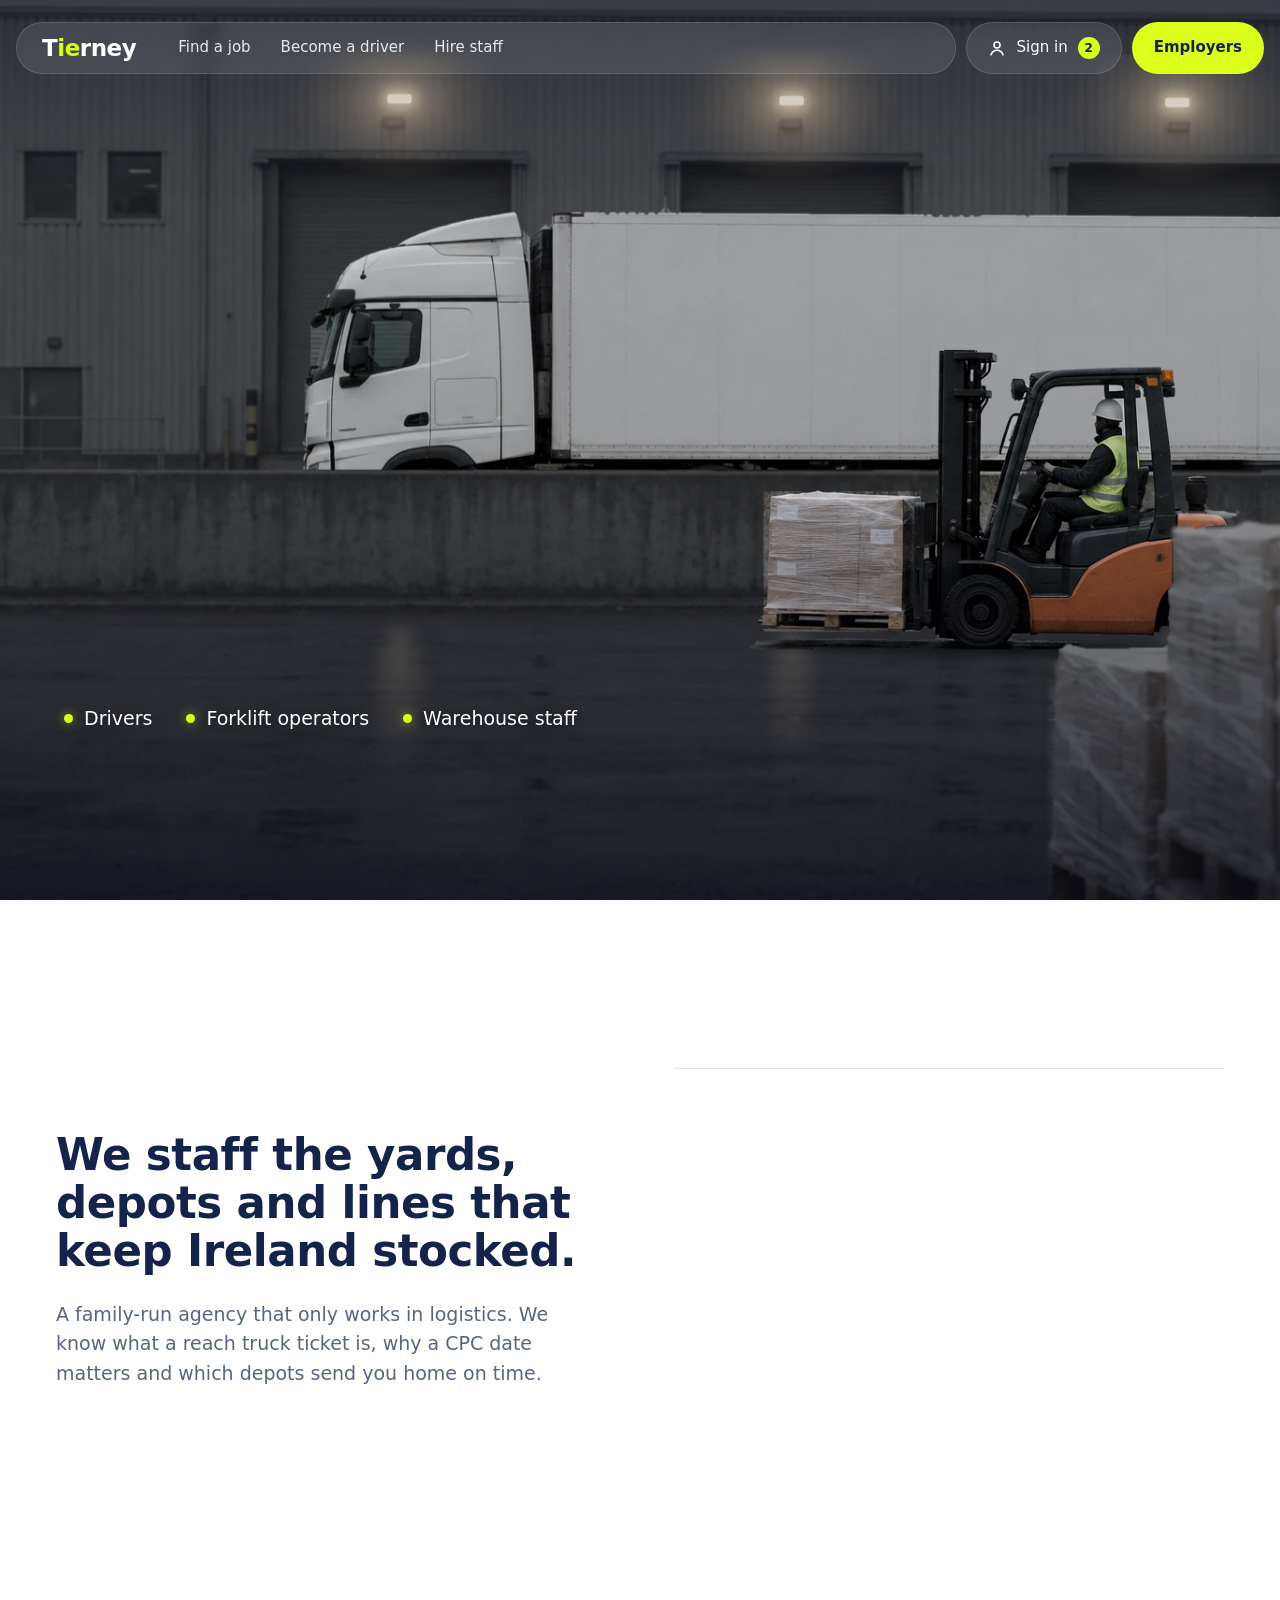
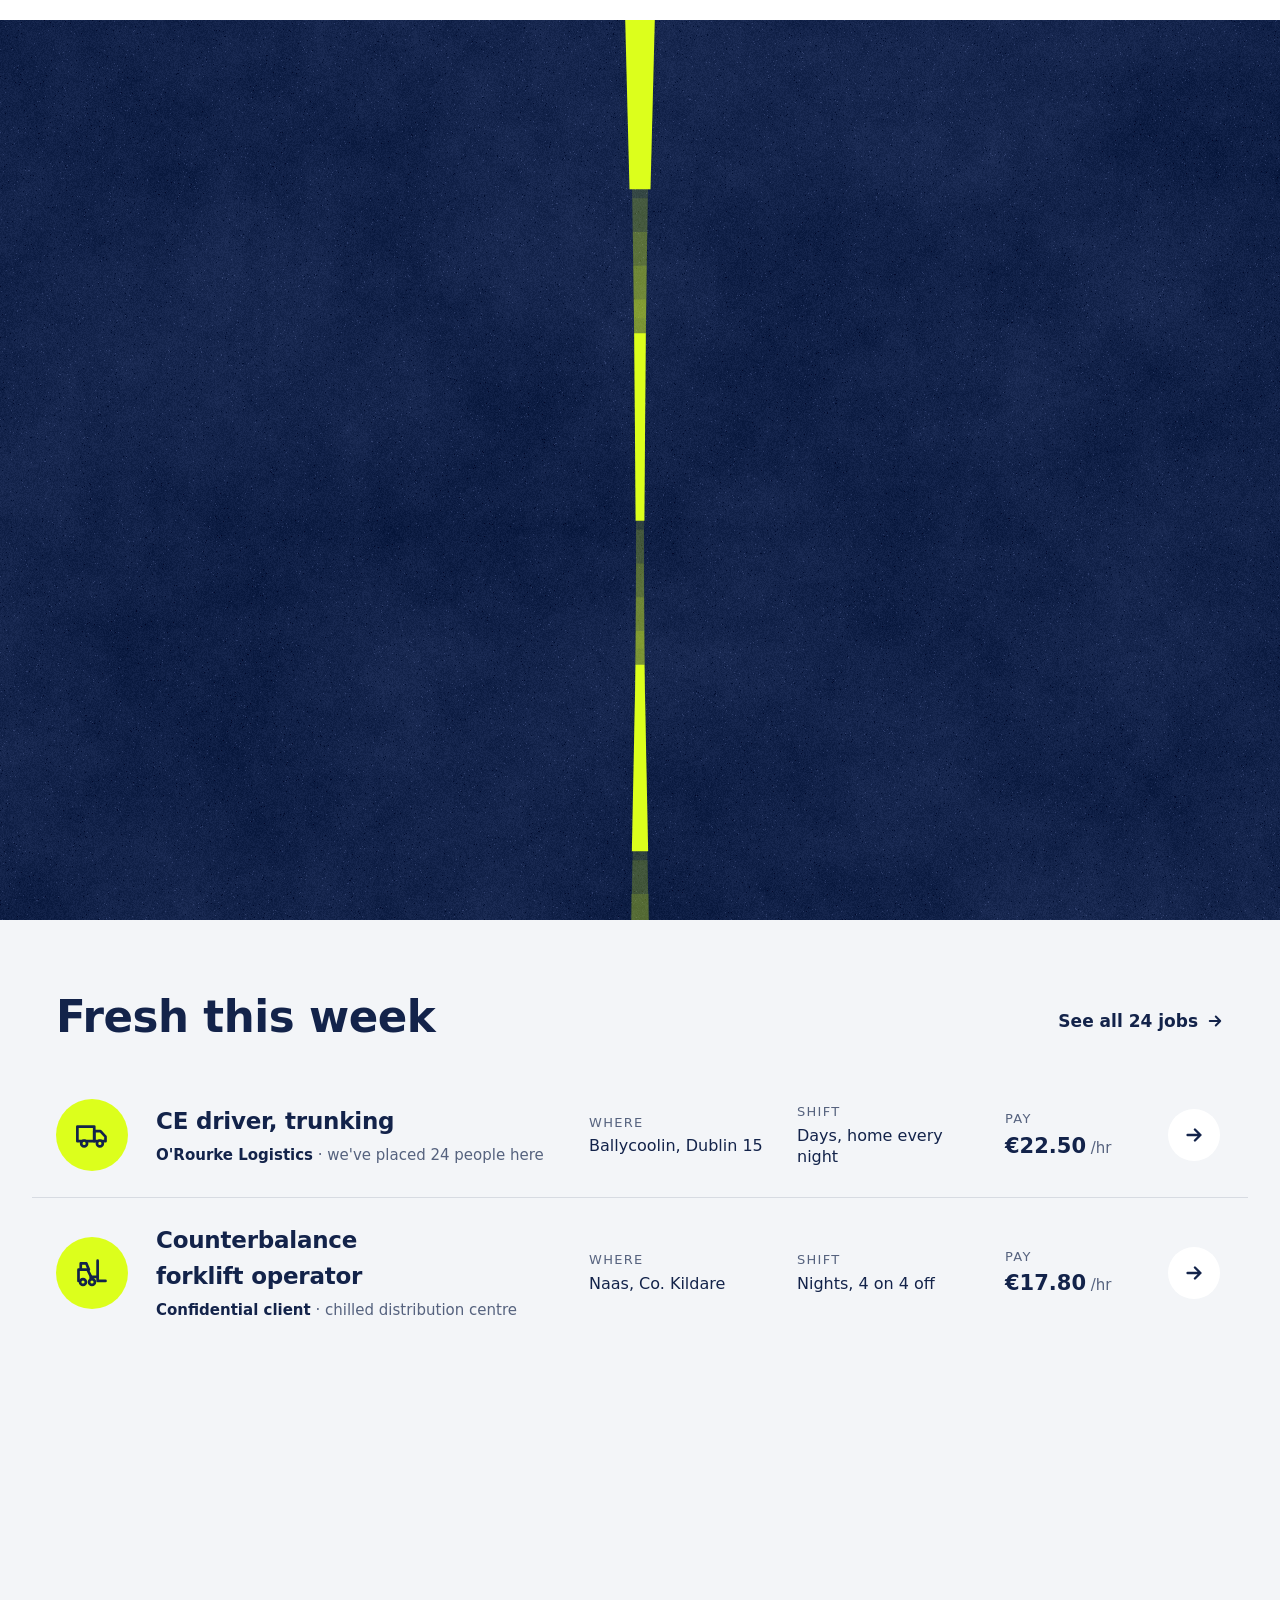
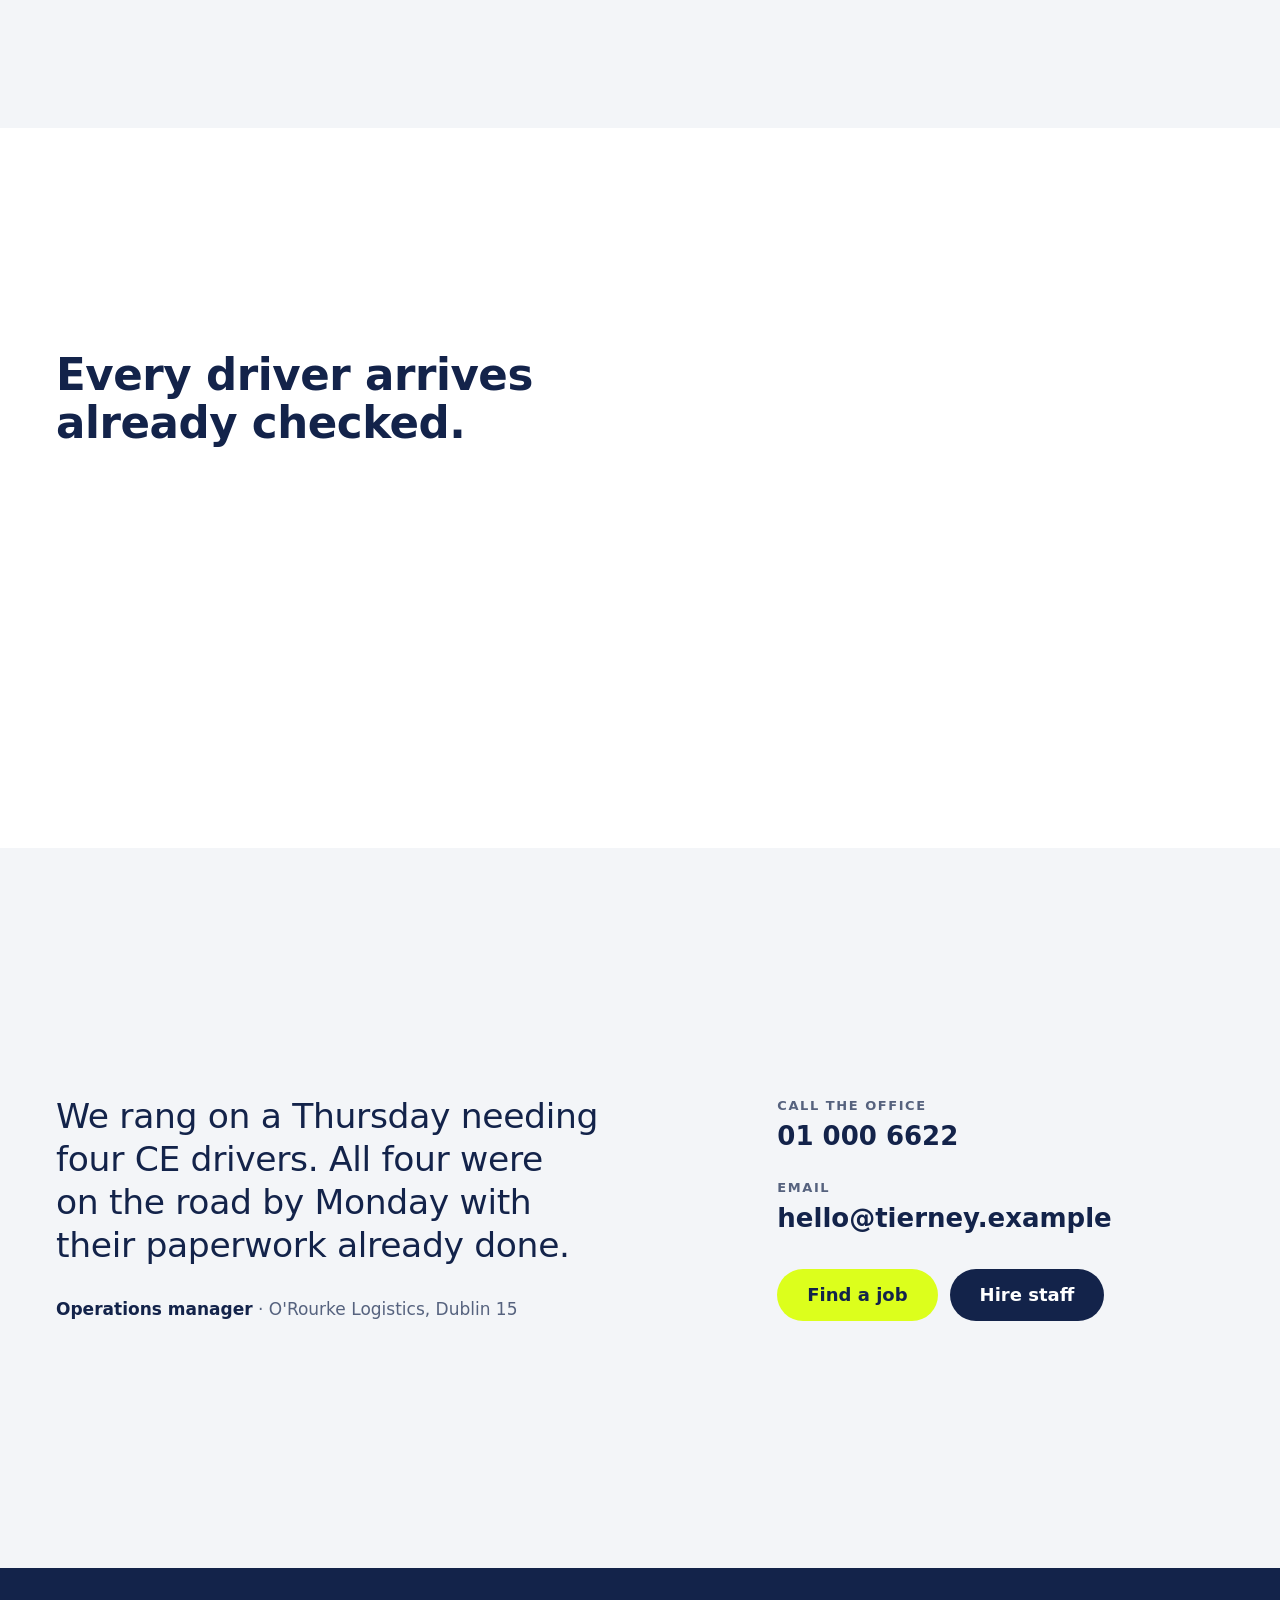
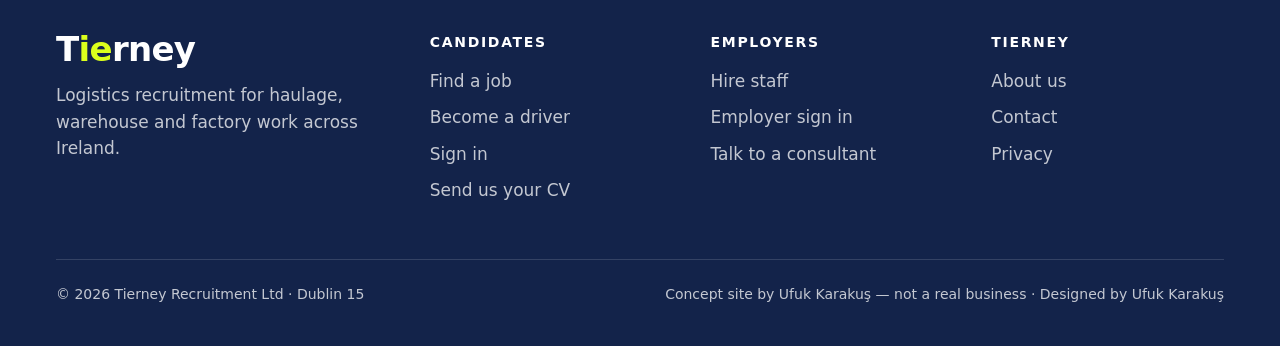
==== commit 21d8fed3: "Mobile and tablet pass: menu drawer, still hero on portrait screens, full job rows - ≤900: a menu bu" ====
--- a/index.html
+++ b/index.html
@@ -18,7 +18,7 @@
 <body class="home">
 <header class="top"><div class="top-in">
   <div class="pill bar"><a class="logo" href="/" aria-label="Tierney home">T<i>ie</i>rney</a>
-    <nav class="nav" aria-label="Main"><a href="/jobs/">Find a job</a><a href="/become-a-driver/">Become a driver</a><a href="/hire-staff/">Hire staff</a></nav></div>
+    <nav class="nav" aria-label="Main"><a href="/jobs/">Find a job</a><a href="/become-a-driver/">Become a driver</a><a href="/hire-staff/">Hire staff</a></nav><button type="button" class="menu-btn" aria-expanded="false" aria-controls="menu" aria-label="Menu"><svg viewBox="0 0 24 24" fill="none" stroke="currentColor" stroke-width="2.4" stroke-linecap="round" aria-hidden="true"><path d="M4 7h16M4 12h16M4 17h16"/></svg></button></div>
   <a class="pill sign" href="/candidate/" aria-label="Sign in, 2 unread"><svg viewBox="0 0 24 24" fill="none" stroke="currentColor" stroke-width="2.2" stroke-linecap="round" aria-hidden="true"><circle cx="12" cy="8" r="4"/><path d="M4 21c1.5-4 4.5-6 8-6s6.5 2 8 6"/></svg>Sign in <span class="badge" aria-hidden="true">2</span></a>
   <a class="pill solid" href="/employer/">Employers</a>
 </div></header>
--- a/css/site.css
+++ b/css/site.css
@@ -151,7 +151,7 @@
 .close{position:absolute;top:24px;right:24px;width:44px;height:44px;border-radius:50%;border:0;background:var(--white);display:grid;place-items:center;cursor:pointer}
 .close svg{width:18px;height:18px}
 .toggle{height:var(--ctl);display:flex;align-items:center;justify-content:space-between;gap:12px;background:var(--white);border-radius:16px;padding:0 18px;font-weight:500;cursor:pointer}
-.toggle input{width:20px;height:20px;margin:0;accent-color:var(--navy)}
+.toggle input{width:20px;height:20px;accent-color:var(--navy)}
 
 /* ---------- modal + toast ---------- */
 .modal-scrim{position:fixed;inset:0;z-index:60;background:rgba(19,35,74,.45);display:grid;place-items:center;padding:16px}
@@ -171,6 +171,206 @@
 .seg{display:flex;flex-wrap:wrap;gap:8px}
 .seg .chip{padding:0 20px;font-size:16px;background:var(--paper)}
 .seg .chip[aria-pressed="true"]{background:var(--navy);color:var(--white)}
+
+/* ---------- Find a job ---------- */
+.jbar{display:flex;align-items:center;gap:14px;flex-wrap:wrap;margin-bottom:10px}
+.jbar .count{font-size:18px;font-weight:600;font-variant-numeric:tabular-nums}
+.jbar .right{margin-left:auto}
+.fbtn{gap:10px}
+.fbtn svg{width:20px;height:20px}
+.fbtn .badge{margin-left:2px}
+.active{display:flex;flex-wrap:wrap;gap:8px;margin-bottom:12px;min-height:4px}
+.active .chip{background:var(--navy);color:var(--white)}
+.active .chip:hover{background:var(--navy);opacity:.92}
+.group-title{font-size:15px;font-weight:600;margin:22px 0 4px;display:flex;align-items:center;gap:10px}
+.note{background:var(--white);border-radius:16px;padding:14px 18px;margin-bottom:10px;font-size:16px}
+.addrow{display:grid;grid-template-columns:minmax(0,1fr) var(--ctl);gap:8px}
+.plus{height:var(--ctl);width:var(--ctl);border-radius:16px;border:0;background:var(--navy);color:var(--white);font-size:28px;line-height:1;cursor:pointer}
+.held{list-style:none;margin:10px 0 0;padding:0;display:grid;gap:6px}
+.held li{display:flex;align-items:center;justify-content:space-between;gap:10px;background:var(--white);border-radius:14px;padding:10px 10px 10px 16px;font-weight:500}
+.held button{width:32px;height:32px;border-radius:50%;border:0;background:var(--paper);display:grid;place-items:center;cursor:pointer;flex:none}
+.held button svg{width:14px;height:14px}
+.other{margin-top:12px;display:grid;gap:8px}
+.other .sub{font-size:14px;font-weight:600;color:var(--navy-70)}
+.other .input{background:var(--white)}
+.suggest{font-size:15px}
+.suggest:empty{display:none}
+.suggest button{border:0;background:none;padding:0;font-weight:600;text-decoration:underline;text-underline-offset:3px;cursor:pointer}
+
+/* ---------- Job ---------- */
+.back{display:inline-flex;align-items:center;gap:8px;font-weight:600;margin-top:28px}
+.back svg{width:18px;height:18px;transform:rotate(180deg)}
+.jh{display:flex;align-items:center;gap:22px;margin-top:22px}
+.jh .icon{width:84px;height:84px}.jh .icon svg{width:42px;height:42px}
+.jh h1{font-size:clamp(36px,4vw,58px);line-height:1.05}
+.jh p{color:var(--navy-70);margin-top:6px;font-size:18px}
+.facts{display:grid;grid-template-columns:repeat(5,minmax(0,1fr));gap:12px;margin-top:32px}
+.fact{background:var(--white);border-radius:20px;padding:18px 20px}
+.fact small{display:block;font-size:12px;letter-spacing:.1em;text-transform:uppercase;color:var(--navy-70);font-weight:500}
+.fact b{display:block;font-size:19px;font-weight:600;margin-top:4px;line-height:1.3}
+.jgrid{display:grid;grid-template-columns:minmax(0,1fr) 340px;gap:48px;margin-top:48px;align-items:start}
+.jgrid h2{font-size:32px;margin-bottom:18px}
+.day{list-style:none;margin:0;padding:0;position:relative}
+.day::before{content:"";position:absolute;left:83px;top:10px;bottom:10px;width:2px;background:var(--navy-12)}
+.day li{display:grid;grid-template-columns:70px 28px minmax(0,1fr);gap:0 14px;align-items:start;padding:12px 0}
+.day time{font-size:18px;font-weight:600;font-variant-numeric:tabular-nums;text-align:right}
+.day i{width:16px;height:16px;border-radius:50%;background:var(--reflector);margin:5px 0 0 6px;position:relative;z-index:1;box-shadow:0 0 0 5px var(--paper)}
+.day b{font-weight:600;font-size:18px}
+.day span{display:block;color:var(--navy-70);font-size:16px}
+.need{list-style:none;margin:0;padding:0;display:grid;gap:8px}
+.need li{display:flex;justify-content:space-between;align-items:center;gap:12px;background:var(--white);border-radius:16px;padding:14px 18px;font-weight:500}
+.need .have{background:var(--reflector);border-radius:6px;padding:2px 8px;font-size:14px;font-weight:600}
+.need .miss{font-size:14px;font-weight:600;text-decoration:underline;text-underline-offset:3px}
+.about p+p{margin-top:12px}
+.about{color:var(--navy-70);font-size:17px;max-width:64ch}
+.about h2{color:var(--navy)}
+/* the header is not sticky, so sticky cards sit 24 px from the top (the board's 104 px assumed a sticky header) */
+.side{position:sticky;top:24px;background:var(--navy);color:var(--white);border-radius:24px;padding:28px;display:grid;gap:14px}
+.side .p{font-size:40px;font-weight:600;font-variant-numeric:tabular-nums;line-height:1}
+.side .p em{font-style:normal;font-size:18px;opacity:.75}
+.side .s{opacity:.8}
+.side .fit{margin:0;justify-self:start}
+.side .fit.near{background:rgba(255,255,255,.16)}
+.side .btn{width:100%}
+.sec{margin-top:56px}
+.sec.similar h2{font-size:32px;margin-bottom:12px}
+@media (max-width:1000px){.facts{grid-template-columns:repeat(2,1fr)}.jgrid{grid-template-columns:1fr}.side{position:static}}
+
+/* ---------- Apply ---------- */
+.applywrap{max-width:760px;margin:0 auto}
+.form{background:var(--white);border-radius:28px;padding:36px;display:grid;gap:28px;margin-top:8px}
+.q{display:grid;gap:12px}
+.q .label{font-size:18px}
+.two{display:grid;grid-template-columns:1fr 1fr;gap:16px}
+.form .btn{justify-self:start}
+.timer{font-size:15px;color:var(--navy-70)}
+.sent{background:var(--white);border-radius:28px;padding:40px;display:grid;gap:16px}
+.sent h2{font-size:clamp(32px,3.4vw,46px)}
+.sent .cvbox{background:var(--paper);border-radius:20px;padding:22px;display:grid;gap:10px;margin-top:8px}
+.cvbox{background:var(--paper);border-radius:20px;padding:22px;display:grid;gap:10px}
+.file{position:relative;display:inline-flex;align-items:center;gap:10px;height:var(--ctl);padding:0 22px;border-radius:999px;background:var(--navy);color:var(--white);font-weight:600;cursor:pointer;justify-self:start}
+.file input{position:absolute;opacity:0;width:1px;height:1px}
+.file:focus-within{outline:3px solid var(--navy);outline-offset:3px}
+.gentle{background:var(--navy);color:var(--white);border-radius:20px;padding:22px 24px}
+.gentle b{color:var(--reflector)}
+@media (max-width:700px){.two{grid-template-columns:1fr}.form{padding:24px}}
+
+/* ---------- Become a driver ---------- */
+.pick{display:grid;grid-template-columns:minmax(0,1fr) minmax(0,1fr);gap:28px;margin-top:8px}
+.pick .card{display:grid;gap:14px;align-content:start}
+.pick .card .seg .chip{background:var(--paper)}
+.pick .card .seg .chip[aria-pressed="true"]{background:var(--navy);color:var(--white)}
+.sum{background:var(--navy);color:var(--white);border-radius:24px;padding:28px;display:grid;grid-template-columns:repeat(3,minmax(0,1fr));gap:20px;margin-top:28px}
+.sum small{display:block;font-size:13px;letter-spacing:.1em;text-transform:uppercase;opacity:.7}
+.sum b{display:block;font-size:34px;font-weight:600;font-variant-numeric:tabular-nums;color:var(--reflector);line-height:1.15}
+.steps{list-style:none;margin:40px 0 0;padding:0;counter-reset:s}
+.steps li{display:grid;grid-template-columns:64px minmax(0,1fr) 160px 160px;gap:20px;align-items:center;padding:20px 0;position:relative;counter-increment:s}
+.steps li+li::before{content:"";position:absolute;top:0;left:0;right:0;height:1px;background:var(--navy-12)}
+.num{width:52px;height:52px;border-radius:50%;display:grid;place-items:center;background:var(--white);font-weight:700;font-size:18px}
+.num::before{content:counter(s)}
+.steps li.done{opacity:.45}
+.steps li.done .num{background:var(--reflector)}
+.steps li.done .num::before{content:"✓"}
+.steps li.next .num{background:var(--navy);color:var(--white)}
+.steps h3{font-size:22px}
+.steps p{color:var(--navy-70);font-size:16px;margin-top:2px}
+.steps .t,.steps .c{font-weight:600;font-variant-numeric:tabular-nums}
+.steps .t small,.steps .c small{display:block;font-size:12px;letter-spacing:.1em;text-transform:uppercase;color:var(--navy-70);font-weight:500}
+.fund{display:grid;grid-template-columns:minmax(0,1.1fr) minmax(0,1fr);gap:48px;margin-top:72px;background:var(--white);border-radius:28px;padding:44px}
+.fund h2{font-size:clamp(34px,3.4vw,50px);line-height:1.08}
+.fund .muted{margin-top:14px;font-size:18px}
+.fund ul{margin:0;padding-left:20px;display:grid;gap:10px;font-size:18px}
+.fund .btn{margin-top:22px}
+.small{font-size:14px;color:var(--navy-70);margin-top:18px}
+@media (max-width:900px){.pick,.fund{grid-template-columns:1fr}.sum{grid-template-columns:1fr}.steps li{grid-template-columns:52px minmax(0,1fr)}.steps .t,.steps .c{grid-column:2}}
+
+/* ---------- Candidate and Employer sign-in ---------- */
+.login{max-width:480px;margin:48px auto 0;background:var(--white);border-radius:28px;padding:36px;display:grid;gap:18px}
+.login h1{font-size:40px}
+.login .btn{width:100%}
+.forgot{border:0;background:none;padding:0;font-weight:600;text-decoration:underline;text-underline-offset:3px;cursor:pointer;justify-self:start}
+
+/* ---------- Candidate panel ---------- */
+.dash{display:grid;grid-template-columns:minmax(0,1fr) 360px;gap:40px;align-items:start}
+.app{background:var(--white);border-radius:24px;padding:28px;display:grid;gap:22px}
+.app+.app{margin-top:16px}
+.app-top{display:flex;align-items:center;gap:18px}
+.app-top h3{font-size:22px}
+.app-top p{color:var(--navy-70);font-size:15px}
+.stages{list-style:none;margin:0;padding:0;display:grid;grid-template-columns:repeat(5,1fr);position:relative}
+.stages::before{content:"";position:absolute;top:13px;left:10%;right:10%;height:3px;background:var(--navy-12);border-radius:2px}
+.stages .sbar{position:absolute;top:13px;left:10%;height:3px;background:var(--navy);border-radius:2px}
+.stages li{display:grid;justify-items:center;gap:10px;text-align:center;font-size:14px;font-weight:500;position:relative;color:var(--navy-70)}
+.stages i{width:28px;height:28px;border-radius:50%;background:var(--paper);box-shadow:0 0 0 5px var(--white)}
+.stages li.done{color:var(--navy)}
+.stages li.done i{background:var(--navy)}
+.stages li.now{color:var(--navy);font-weight:600}
+.stages li.now i{background:var(--reflector)}
+.one{background:var(--navy);color:var(--white);border-radius:24px;padding:28px;display:grid;gap:12px;position:sticky;top:24px}
+.one h2{font-size:30px;line-height:1.1}
+.one p{opacity:.82}
+.one .btn{margin-top:6px}
+.one .link{color:var(--white)}
+.docs{background:var(--white);border-radius:24px;padding:24px;display:grid;gap:10px;margin-top:16px}
+.docs h3{font-size:19px;margin-bottom:4px}
+.doc{display:flex;justify-content:space-between;gap:12px;font-size:16px}
+.doc span:last-child{font-weight:600}
+.doc .warn{background:var(--reflector);border-radius:6px;padding:0 6px}
+@media (max-width:900px){.dash{grid-template-columns:1fr}.one{position:static}.stages li{font-size:12px}}
+
+/* ---------- Hire staff ---------- */
+.head2{display:flex;align-items:flex-end;justify-content:space-between;gap:24px;flex-wrap:wrap}
+.pool{display:grid;grid-template-columns:repeat(3,minmax(0,1fr));gap:16px;margin-top:22px}
+.cand{background:var(--white);border-radius:22px;overflow:hidden;display:flex;flex-direction:column}
+.cand-h{display:flex;justify-content:space-between;align-items:center;padding:12px 20px;background:var(--navy);color:var(--white);font-size:13px;letter-spacing:.06em}
+.cand-b{padding:18px 20px 20px;display:grid;gap:12px}
+.cand h3{font-size:20px}
+.cand p{color:var(--navy-70);font-size:15px}
+.tags{display:flex;flex-wrap:wrap;gap:6px}
+.tags span{background:var(--reflector);border-radius:6px;padding:1px 8px;font-size:14px;font-weight:600}
+.avail{font-size:15px;font-weight:600}
+.cta{margin-top:56px;background:var(--navy);color:var(--white);border-radius:28px;padding:44px;display:grid;grid-template-columns:minmax(0,1fr) minmax(0,1fr);gap:40px;align-items:center}
+.cta h2{font-size:clamp(34px,3.4vw,50px);line-height:1.08}
+.cta p{opacity:.82;margin-top:12px;font-size:18px}
+.cta form{display:grid;gap:12px}
+.cta .input{background:rgba(255,255,255,.1);color:var(--white)}
+.cta .input::placeholder{color:rgba(255,255,255,.6)}
+.cta .input:focus{outline-color:var(--reflector)}
+.privacy{font-size:15px;color:var(--navy-70);margin-top:14px}
+@media (max-width:1000px){.pool{grid-template-columns:1fr 1fr}.cta{grid-template-columns:1fr}}
+@media (max-width:640px){.pool{grid-template-columns:1fr}}
+
+/* ---------- Employer panel ---------- */
+.alert{display:flex;align-items:center;gap:16px;background:var(--navy);color:var(--white);border-radius:20px;padding:18px 22px;font-size:17px;margin-bottom:28px}
+.alert b{color:var(--reflector);font-weight:600}
+.alert svg{width:24px;height:24px;flex:none;fill:none;stroke:var(--reflector);stroke-width:2.2;stroke-linecap:round;stroke-linejoin:round}
+.alert .see{margin-left:auto;font-weight:600;white-space:nowrap;background:none;border:0;padding:0;color:inherit;cursor:pointer}
+.top2{display:flex;align-items:flex-end;justify-content:space-between;gap:24px;flex-wrap:wrap}
+.new{display:inline-flex;align-items:center;gap:14px;height:68px;padding:0 32px 0 18px;border-radius:999px;border:0;background:var(--reflector);color:var(--navy);font-size:20px;font-weight:700;cursor:pointer}
+.new span{width:40px;height:40px;border-radius:50%;background:var(--navy);color:var(--reflector);display:grid;place-items:center;font-size:30px;font-weight:600;line-height:1}
+.panel{display:grid;grid-template-columns:minmax(0,1fr) 340px;gap:40px;align-items:start;margin-top:12px}
+h2.sub{font-size:28px;margin:8px 0 14px}
+.tbl{background:var(--white);border-radius:24px;padding:8px 24px}
+.ap{display:grid;grid-template-columns:110px minmax(0,1.6fr) minmax(0,1.3fr) 170px;gap:18px;align-items:center;padding:16px 0}
+.ap+.ap{border-top:1px solid var(--navy-12)}
+.ap .ref{font-size:14px;letter-spacing:.06em;color:var(--navy-70);font-variant-numeric:tabular-nums}
+.ap b{font-weight:600}
+.ap .for{font-size:15px}
+.apdocs{display:flex;flex-wrap:wrap;gap:6px}
+.apdocs span{background:var(--reflector);border-radius:6px;padding:0 7px;font-size:13px;font-weight:600}
+.stg{justify-self:end;font-size:14px;font-weight:600;background:var(--paper);border-radius:999px;padding:6px 12px;white-space:nowrap}
+.stg.hot{background:var(--navy);color:var(--white)}
+.jobs2{display:grid;gap:10px}
+.jobs2 a{display:flex;justify-content:space-between;align-items:center;background:var(--white);border-radius:18px;padding:16px 20px;font-weight:500}
+.jobs2 a span{font-weight:600;font-variant-numeric:tabular-nums}
+.consult{background:var(--navy);color:var(--white);border-radius:24px;padding:26px;display:grid;gap:12px;position:sticky;top:24px}
+.consult .who{display:flex;align-items:center;gap:14px}
+.consult .av{width:56px;height:56px;border-radius:50%;background:var(--reflector);color:var(--navy);display:grid;place-items:center;font-weight:700;font-size:20px}
+.consult h3{font-size:20px}
+.consult p{opacity:.8;font-size:15px}
+.consult .line{font-size:20px;font-weight:600;font-variant-numeric:tabular-nums;user-select:all}
+.consult .mail{user-select:all}
+@media (max-width:1000px){.panel{grid-template-columns:1fr}.consult{position:static}.ap{grid-template-columns:1fr 1fr}.stg{justify-self:start}}
 
 /* ---------- privacy (plain text) ---------- */
 .prose{max-width:68ch}
@@ -255,7 +455,7 @@
 .sector .icon{width:72px;height:72px}
 .sector .icon svg{width:36px;height:36px}
 .sector h3{font-size:clamp(40px,4.4vw,64px);font-weight:600;letter-spacing:-.02em;line-height:1}
-.sector .count{margin-left:auto;display:inline-flex;align-items:center;gap:10px;font-size:17px;font-weight:600;opacity:0;transform:translateX(-8px);transition:opacity .3s ease,transform .3s ease;font-variant-numeric:tabular-nums;white-space:nowrap}
+.sector .count{margin-left:auto;display:inline-flex;align-items:center;gap:10px;font-size:17px;font-weight:600;opacity:0;transform:translateX(-8px);transition:opacity .3s ease,transform .3s ease;font-variant-numeric:tabular-nums}
 .sector .count svg{width:20px;height:20px}
 .sector:hover .count,.sector:focus-visible .count{opacity:1;transform:none}
 .more{display:inline-flex;align-items:center;gap:8px;font-weight:600;font-size:17px;margin-top:6px}
@@ -294,7 +494,7 @@
 .idcard.in{opacity:1;transform:none}
 .id-head{display:flex;align-items:center;justify-content:space-between;gap:16px;padding:16px 24px;background:var(--navy);color:var(--white)}
 .id-head .logo{font-size:22px}
-.id-head span:last-child{font-size:13px;letter-spacing:.06em;opacity:.8;font-variant-numeric:tabular-nums}
+.id-head span{font-size:13px;letter-spacing:.06em;opacity:.8;font-variant-numeric:tabular-nums}
 .id-body{display:grid;grid-template-columns:104px minmax(0,1fr);gap:22px;padding:20px 24px 16px}
 .photo{aspect-ratio:3/4;border-radius:12px;background:var(--paper);display:grid;place-items:center}
 .photo svg{width:52px;height:52px;fill:none;stroke:rgba(19,35,74,.35);stroke-width:1.8;stroke-linecap:round}
@@ -322,17 +522,259 @@
 .contact .line span{font-size:26px;font-weight:600;font-variant-numeric:tabular-nums;user-select:all}
 .contact .btns{display:flex;gap:12px;flex-wrap:wrap;margin-top:8px}
 
-/* ---------- narrow screens (mobile is a later step; nothing may scroll sideways) ---------- */
+/* =====================================================================
+   Tablets and phones. Desktop (wider than 1100 px) reads nothing below this line except
+   `.menu-btn{display:none}`, which hides a button that only exists for narrow screens.
+   ===================================================================== */
+.menu-btn{display:none}
+
+/* ---------- tablets and phones (≤ 1100 px, touch): 44 px targets, hover-only content shown, no scroll-driven motion ---------- */
+@media (max-width:1100px){
+  .top .logo,.nav a,.back,.more,.link,.forgot,.roles a,.alert .see{min-height:44px}
+  .top .logo,.nav a,.forgot,.alert .see{display:inline-flex;align-items:center}
+  .foot ul{gap:0}
+  .foot ul a{display:inline-flex;align-items:center;min-height:44px}
+  .need li{padding:6px 8px 6px 18px;min-height:58px}
+  .need .have{flex:none;margin-right:10px}
+  .need .miss{flex:none;display:inline-flex;align-items:center;min-height:44px;padding:0 10px;text-align:right}
+  .toggle input{width:24px;height:24px}
+  .field{gap:10px}
+  .drawer{padding-bottom:max(28px,env(safe-area-inset-bottom,0px));overscroll-behavior:contain}
+  .modal{max-height:calc(100vh - 32px);max-height:calc(100dvh - 32px);overflow:auto}
+  /* the toast spans the screen instead of half of it (it was squeezed into a narrow column) */
+  .toast{left:16px;right:16px;max-width:560px;margin-inline:auto;transform:none;display:block;bottom:calc(16px + env(safe-area-inset-bottom,0px))}
+  .toast.gone{transform:translateY(10px)}
+  .intro-grid,.checked-grid,.closing-grid{gap:56px}
+  /* sector rows: the open-job count was a hover reveal; it now sits under the name, always shown */
+  .sector{display:grid;grid-template-columns:auto minmax(0,1fr);column-gap:24px;row-gap:4px;align-items:center}
+  .sector .icon{grid-row:1/span 2}
+  .sector h3{font-size:clamp(34px,4.4vw,48px);align-self:end}
+  .sector .count{margin-left:0;align-self:start;font-size:16px;opacity:1;transform:none}
+  /* road: no snap and no scroll lock under a finger; the finished yellow screen with both choices, in the flow */
+  .road{height:auto;background:var(--reflector)}
+  .road-pin{height:auto;overflow:visible}
+  .road canvas{display:none}
+  .road-choices{position:relative;inset:auto;padding-block:clamp(72px,11vw,112px)}
+  .road-choices .wrap{gap:44px}
+  .road:not(.done) .choice{visibility:visible}
+  .road .words .w{opacity:1;transform:none;animation:none}
+  .road .choice svg{opacity:1;transform:none}
+  .road .choice p{opacity:.85;transform:none}
+  .check table{display:block;overflow-x:auto}
+  /* employer candidates: reference and stage on top, then the candidate, then the documents (four columns were too tight) */
+  .ap{grid-template-columns:minmax(0,1fr) auto;gap:8px 12px}
+  .ap .ref{grid-column:1;grid-row:1;align-self:center}
+  .ap .stg{grid-column:2;grid-row:1;justify-self:end}
+  .ap>div:not(.apdocs){grid-column:1/-1;grid-row:2}
+  .apdocs{grid-column:1/-1;grid-row:3}
+  /* job rows: nothing is dropped; Where, Shift and Pay move to a second line under the title */
+  .rows li+li::before{left:-20px;right:-20px}
+  .rows .row{grid-template-columns:56px repeat(3,minmax(0,1fr)) 44px;gap:12px 20px;align-items:start;padding:18px 20px;margin-inline:-20px}
+  .rows .row>.icon{grid-column:1;grid-row:1/span 2;width:56px;height:56px}
+  .rows .row>.icon svg{width:28px;height:28px}
+  .rows .row>.role{grid-column:2/5;grid-row:1;align-self:center}
+  .rows .row>.go{grid-column:5;grid-row:1;width:44px;height:44px;align-self:center}
+  .rows .row>.cell:nth-child(3){grid-column:2;grid-row:2}
+  .rows .row>.cell:nth-child(4){grid-column:3;grid-row:2}
+  .rows .row>.pay{grid-column:4;grid-row:2}
+  .rows .role h3{font-size:21px;line-height:1.25}
+}
+
+/* ---------- header and menu (≤ 900 px): the nav and Sign in are hidden, a menu button opens them ---------- */
 @media (max-width:900px){
   .nav,.pill.sign{display:none}
   .hero-copy{left:20px;top:auto;bottom:10%} .roles a{font-size:16px}
   .hero h1{white-space:normal}
-  .intro-grid,.checked-grid,.closing-grid,.foot-grid{grid-template-columns:1fr;gap:40px}
-  .row{grid-template-columns:56px minmax(0,1fr) 44px;margin-inline:0}
-  .row .cell{display:none}
-  .row .icon{width:56px;height:56px}
-  .go{width:44px;height:44px}
+  .intro-grid,.checked-grid,.closing-grid{grid-template-columns:minmax(0,1fr);gap:44px}
   .idcard{justify-self:stretch}
+  .band{min-height:0;padding-block:clamp(64px,10vw,88px)}
+  .pill.bar{gap:12px;padding:0 4px 0 22px}
+  .pill.solid{padding:0 20px}
+  .menu-btn{display:grid;place-items:center;flex:none;margin-left:auto;width:44px;height:44px;padding:0;border:0;border-radius:50%;background:rgba(255,255,255,.14);color:var(--white);transition:background .2s}
+  .menu-btn:hover{background:rgba(255,255,255,.22)}
+  .menu-btn svg{width:22px;height:22px}
+  html.mlock,html.mlock body{overflow:hidden}
+  .drawer.mnav{width:min(420px,calc(100% - 52px));gap:0;padding:28px max(24px,env(safe-area-inset-right,0px)) max(28px,env(safe-area-inset-bottom,0px)) 24px}
+  .mnav h2{margin:6px 0 24px}
+  .mnav-links{display:grid;border-top:1px solid #DDE2EA}
+  .mnav-links a{display:flex;align-items:center;justify-content:space-between;gap:16px;min-height:76px;border-bottom:1px solid #DDE2EA;font-size:26px;font-weight:600;letter-spacing:-.015em}
+  .mnav-links .go{flex:none;width:44px;height:44px}
+  .mnav-links a[aria-current] .go,.mnav-links a:hover .go{background:var(--reflector)}
+  .mnav-acts{display:grid;gap:10px;margin-top:32px}
+  .drawer.mnav .pill{display:flex;justify-content:center;height:56px;font-size:17px}
+  .drawer.mnav .pill.sign,.drawer.mnav .pill.sign:hover{background:var(--navy);box-shadow:none;-webkit-backdrop-filter:none;backdrop-filter:none}
+  .drawer.mnav .pill.solid,.drawer.mnav .pill.solid:hover{background:var(--reflector);color:var(--navy)}
+  /* footer: brand across the top, link groups side by side */
+  .foot{margin-top:72px}
+  .home .foot{margin-top:0}
+  .foot-grid{grid-template-columns:repeat(3,minmax(0,1fr));gap:36px 24px}
+  .foot-grid>:first-child{grid-column:1/-1}
+}
+
+/* ---------- tablet portrait (600–899 px): 28 px gutters ---------- */
+@media (min-width:600px) and (max-width:899px){
+  .wrap,.top-in{padding-left:max(28px,env(safe-area-inset-left,0px));padding-right:max(28px,env(safe-area-inset-right,0px))}
+  .home .top{padding-left:max(28px,env(safe-area-inset-left,0px));padding-right:max(28px,env(safe-area-inset-right,0px))}
+  .sum{grid-template-columns:minmax(0,.7fr) minmax(0,1fr) minmax(0,1.25fr)}
+  .sum b{font-size:28px}
+  .steps li{grid-template-columns:52px minmax(0,1fr) 116px 128px}
+  .steps .t,.steps .c{grid-column:auto}
+}
+/* job facts: three over two instead of a lone fifth card */
+@media (min-width:600px) and (max-width:1000px){
+  .facts{grid-template-columns:repeat(6,minmax(0,1fr))}
+  .fact{grid-column:span 2}
+  .fact:nth-child(n+4){grid-column:span 3}
+}
+/* the apply card comes straight after the facts once it is no longer a sticky side column */
+@media (max-width:1000px){ .side{order:-1} }
+
+/* ---------- home hero on phones and portrait tablets: a still, complete composition ---------- */
+/* A full-screen cover crop of the 1536 × 1024 yard cuts the cab and the forklift off on a tall screen, so the whole
+   scene is framed across the width (home.js sets --mh and the stage transform), fading into a navy band that holds
+   the headline, the other two lines and the roles. No pan, no parallax, no word timing. */
+@media (max-width:1100px) and (max-aspect-ratio:6/5){
+  .hero{height:auto;min-height:0;padding-top:var(--mh,93vw)}
+  .shade{bottom:auto;height:var(--mh,93vw);
+    background:linear-gradient(180deg,rgba(8,12,24,.42) 0%,rgba(8,12,24,0) 26%,rgba(19,35,74,0) 56%,rgba(19,35,74,.88) 90%,var(--navy) 100%)}
+  .hero-copy{position:relative;left:auto;right:auto;top:auto;bottom:auto;margin-top:calc(-1 * clamp(52px,13vw,112px));
+    padding:0 max(20px,env(safe-area-inset-right,0px)) clamp(44px,7vw,72px) max(20px,env(safe-area-inset-left,0px));
+    background:linear-gradient(180deg,transparent 0,transparent clamp(52px,13vw,112px),var(--navy) clamp(52px,13vw,112px))}
+  .hero h1{white-space:normal;font-size:clamp(36px,8vw,60px);min-height:0}
+  .hero h1 span{opacity:1;transform:none;animation:none}
+  .hero-sub{margin-top:14px;font-size:clamp(19px,2.8vw,24px);font-weight:500;color:var(--reflector);text-shadow:0 2px 16px rgba(0,0,0,.4)}
+  .roles{margin-top:22px;gap:0 28px}
+  .roles a{opacity:1;animation:none;font-size:17px}
+}
+@media (min-width:600px) and (max-width:1100px) and (max-aspect-ratio:6/5){
+  .hero-copy{padding-left:max(28px,env(safe-area-inset-left,0px));padding-right:max(28px,env(safe-area-inset-right,0px))}
+  .roles a{font-size:19px}
+}
+
+/* ---------- phones (≤ 599 px) ---------- */
+@media (max-width:599px){
+  .wrap,.top-in{padding-left:max(20px,env(safe-area-inset-left,0px));padding-right:max(20px,env(safe-area-inset-right,0px))}
+  .home .top{top:calc(env(safe-area-inset-top,0px) + 16px);padding-left:max(20px,env(safe-area-inset-left,0px));padding-right:max(20px,env(safe-area-inset-right,0px))}
+  .top{padding-block:14px}
+  .foot-grid{grid-template-columns:repeat(2,minmax(0,1fr));gap:32px 20px}
+  .page-head{padding-block:28px 22px}
+  .page-head h1{font-size:clamp(34px,10vw,40px)}
+  .page-head p{font-size:17px}
+  /* job rows: title on top, then Where, Shift and Pay as labelled lines */
+  .rows li+li::before{left:-12px;right:-12px}
+  .rows .row{grid-template-columns:48px minmax(0,1fr) 44px;gap:0 14px;padding:16px 12px;margin-inline:-12px}
+  .rows .row>.icon{grid-row:1;width:48px;height:48px}
+  .rows .row>.icon svg{width:26px;height:26px}
+  .rows .row>.role{grid-column:2;align-self:start}
+  .rows .row>.go{grid-column:3;align-self:start}
+  .rows .row>.cell{grid-column:2/-1;display:flex;align-items:baseline;gap:10px;font-size:15px}
+  .rows .row>.cell:nth-child(3){grid-column:2/-1;grid-row:2;margin-top:12px}
+  .rows .row>.cell:nth-child(4){grid-column:2/-1;grid-row:3;margin-top:4px}
+  .rows .row>.pay{grid-column:2/-1;grid-row:4;margin-top:4px;font-size:19px}
+  .rows .row>.cell small{flex:none;min-width:54px;margin:0;font-size:12px}
+  .rows .row>.pay em{margin-left:-6px}
+  .rows .role h3{font-size:19px}
+  /* home */
+  .intro-grid .lead,.checked .lead{font-size:17px}
+  .sector{column-gap:18px;padding:20px;margin-inline:-20px}
+  .sector .icon{width:56px;height:56px}
+  .sector .icon svg{width:28px;height:28px}
+  .sector h3{font-size:clamp(32px,9vw,40px)}
+  .choice .ttl{font-size:clamp(30px,8.4vw,36px)}
+  .choice p{font-size:18px}
+  .jobs-head{flex-direction:column;align-items:flex-start;gap:6px}
+  .id-head{padding:14px 18px;flex-wrap:wrap;gap:2px 14px}
+  .id-body{grid-template-columns:64px minmax(0,1fr);gap:4px 16px;padding:18px}
+  .id-who{display:contents}
+  .photo{grid-row:1/span 2;align-self:start}
+  .id-who h3,.id-who p{grid-column:2}
+  .id-who p{font-size:15px}
+  .fields{grid-column:1/-1;margin-top:14px;gap:8px 16px}
+  .id-foot{padding:12px 18px 16px}
+  .contact .line span{font-size:24px}
+  .contact .btns .btn{flex:1 1 140px}
+  /* find a job */
+  .jbar{display:grid;grid-template-columns:repeat(2,minmax(0,1fr));gap:10px}
+  .jbar .btn{width:100%;padding:0 16px}
+  .jbar .count{grid-column:1/-1;grid-row:2;font-size:17px;margin-top:4px}
+  .jbar .right{margin-left:0}
+  .drawer h2{font-size:28px}
+  .dd-val{white-space:normal;line-height:1.2}
+  /* job */
+  .back{margin-top:16px}
+  .jh{flex-direction:column;align-items:flex-start;gap:16px;margin-top:12px}
+  .jh .icon{width:64px;height:64px}.jh .icon svg{width:32px;height:32px}
+  .jh h1{font-size:clamp(32px,9vw,40px)}
+  .facts{gap:10px;margin-top:24px}
+  .fact{padding:16px 18px}
+  .fact b{font-size:17px}
+  .fact:last-child:nth-child(odd){grid-column:1/-1}
+  .jgrid{gap:44px;margin-top:36px}
+  .jgrid h2,.sec.similar h2{font-size:26px}
+  .sec{margin-top:44px}
+  .side{padding:24px}
+  .side .p{font-size:36px}
+  /* apply */
+  .form{padding:24px 20px;gap:26px;border-radius:24px}
+  .form .btn{justify-self:stretch}
+  .q .label{font-size:17px}
+  .sent{padding:26px 20px;border-radius:24px}
+  .cvbox{padding:18px}
+  /* become a driver */
+  .pick{gap:16px}
+  .pick .card{padding:22px}
+  .sum{padding:22px;gap:14px}
+  .sum b{font-size:30px}
+  .steps li{grid-template-columns:44px repeat(2,minmax(0,1fr));gap:10px 16px;align-items:start}
+  .steps .num{grid-row:1/span 2;width:44px;height:44px;font-size:16px}
+  .steps li>div{grid-column:2/-1;grid-row:1}
+  .steps .t{grid-column:2;grid-row:2}
+  .steps .c{grid-column:3;grid-row:2}
+  .steps h3{font-size:19px}
+  .fund{padding:26px 22px;gap:28px;margin-top:56px;border-radius:24px}
+  .fund .btn{width:100%}
+  .fund ul{font-size:17px}
+  /* hire staff */
+  .cta{padding:28px 22px;gap:24px;border-radius:24px}
+  /* sign in */
+  .login{margin-top:24px;padding:28px 20px;gap:18px;border-radius:24px}
+  .input{font-size:16px;padding:0 16px}
+  .login h1{font-size:clamp(30px,8.6vw,40px);line-height:1.1}
+  /* candidate panel: the five stages run down the card, so no label is squeezed */
+  .app{padding:22px;gap:18px}
+  .app-top{align-items:flex-start;gap:14px}
+  .app-top .icon{width:52px;height:52px}.app-top .icon svg{width:26px;height:26px}
+  .app-top h3{font-size:19px}
+  .stages{grid-template-columns:minmax(0,1fr);gap:2px}
+  .stages::before{left:12.5px;right:auto;top:14px;bottom:14px;width:3px;height:auto}
+  .stages .sbar{display:none}
+  .stages li{display:flex;align-items:center;gap:14px;min-height:44px;text-align:left;font-size:15px}
+  .stages i{position:relative;z-index:1;flex:none;box-shadow:0 0 0 3px var(--white)}
+  .stages li.done::after{content:"";position:absolute;left:12.5px;top:50%;width:3px;height:calc(100% + 2px);background:var(--navy)}
+  .one{padding:24px}
+  .one h2{font-size:26px}
+  .docs{padding:22px}
+  .doc{font-size:15px}
+  /* employer panel */
+  .top2 .new{width:100%;justify-content:center}
+  .new{height:60px;font-size:18px}
+  .alert{display:grid;grid-template-columns:24px minmax(0,1fr);gap:6px 14px;align-items:start;padding:18px 20px;font-size:16px}
+  .alert .see{grid-column:2;justify-self:start;margin-left:0;color:var(--reflector)}
+  h2.sub{font-size:24px}
+  .tbl{padding:4px 18px}
+  .consult{padding:22px}
+  /* privacy */
+  .prose h2{font-size:23px;margin-top:36px}
+  .prose p,.prose ul{font-size:17px}
+}
+
+/* ---------- very small phones (< 360 px): the header row needs every pixel ---------- */
+@media (max-width:359px){
+  .wrap,.top-in{padding-left:max(16px,env(safe-area-inset-left,0px));padding-right:max(16px,env(safe-area-inset-right,0px))}
+  .home .top{padding-left:max(16px,env(safe-area-inset-left,0px));padding-right:max(16px,env(safe-area-inset-right,0px))}
+  .top-in{gap:8px}
+  .pill.bar{padding-left:18px;gap:8px}
+  .pill.solid{padding:0 16px}
 }
 
 /* ---------- reduced motion: keep every word and frame, drop the movement ---------- */
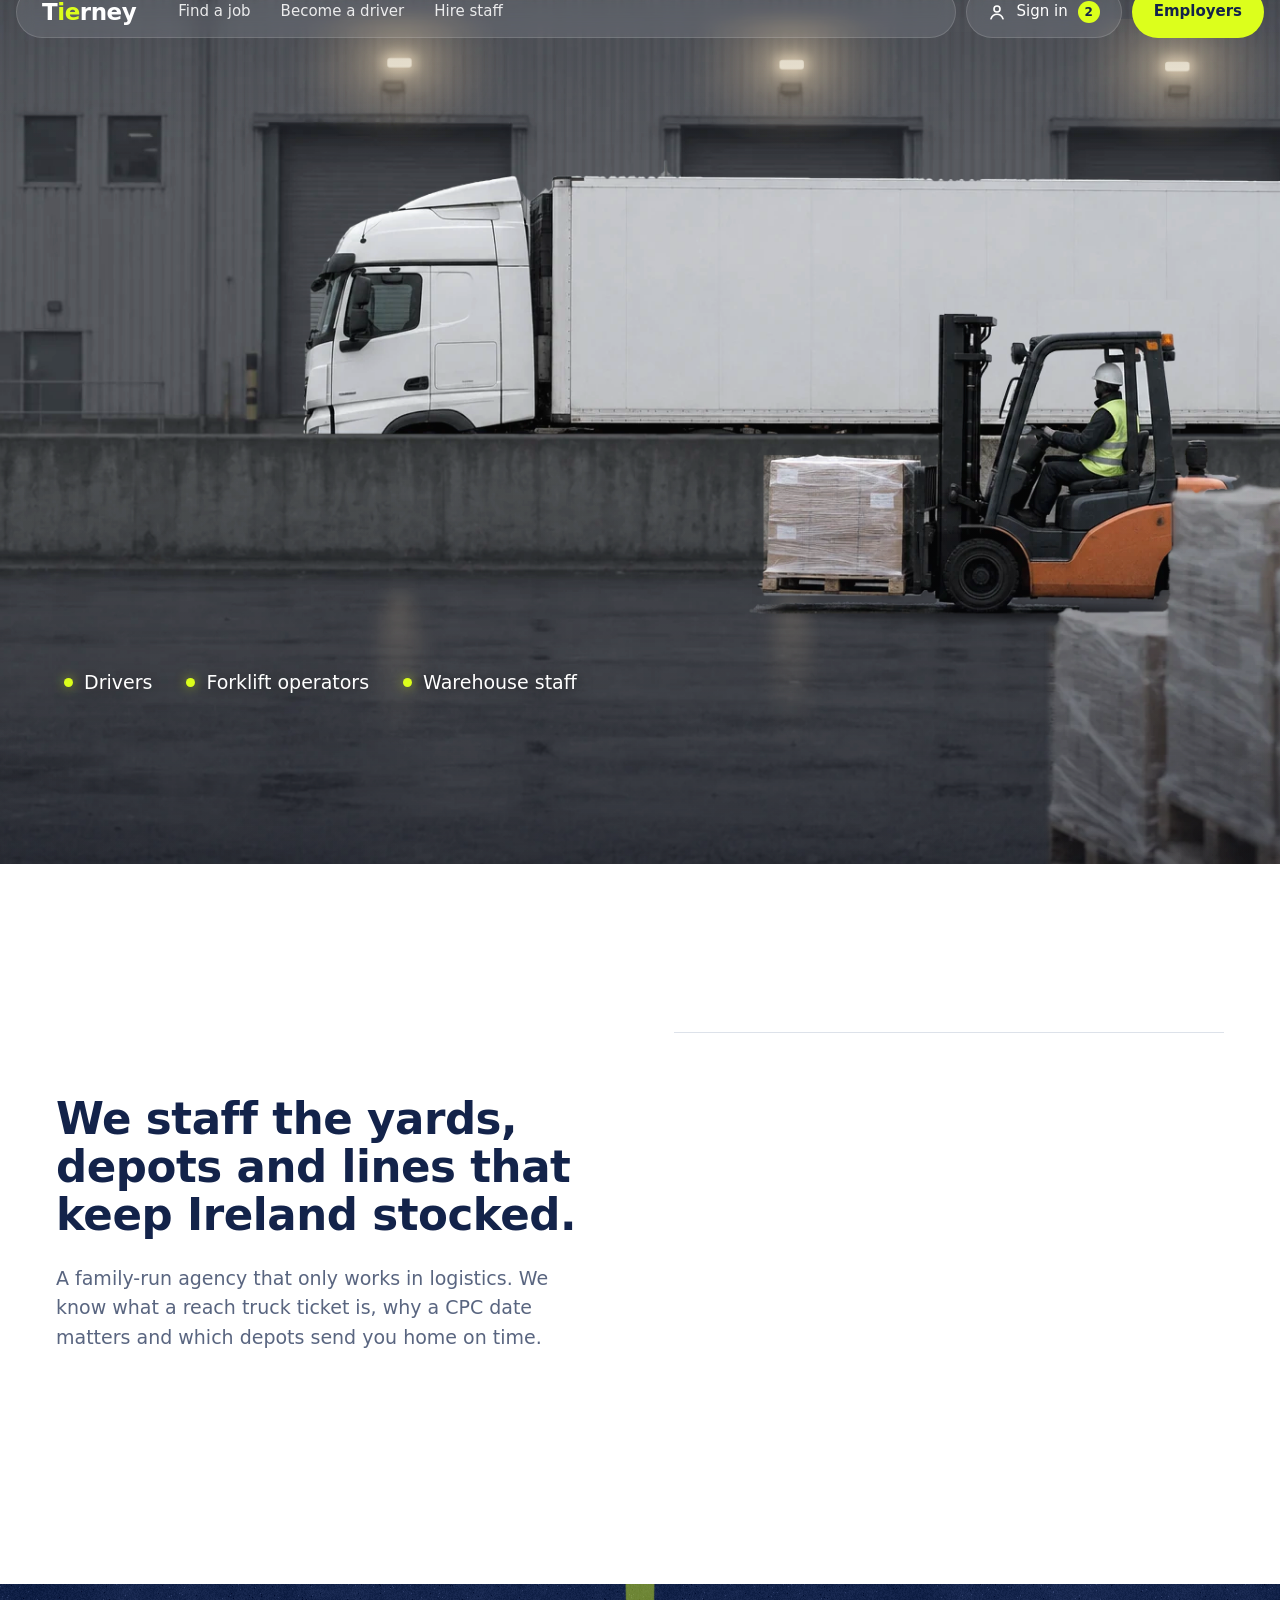
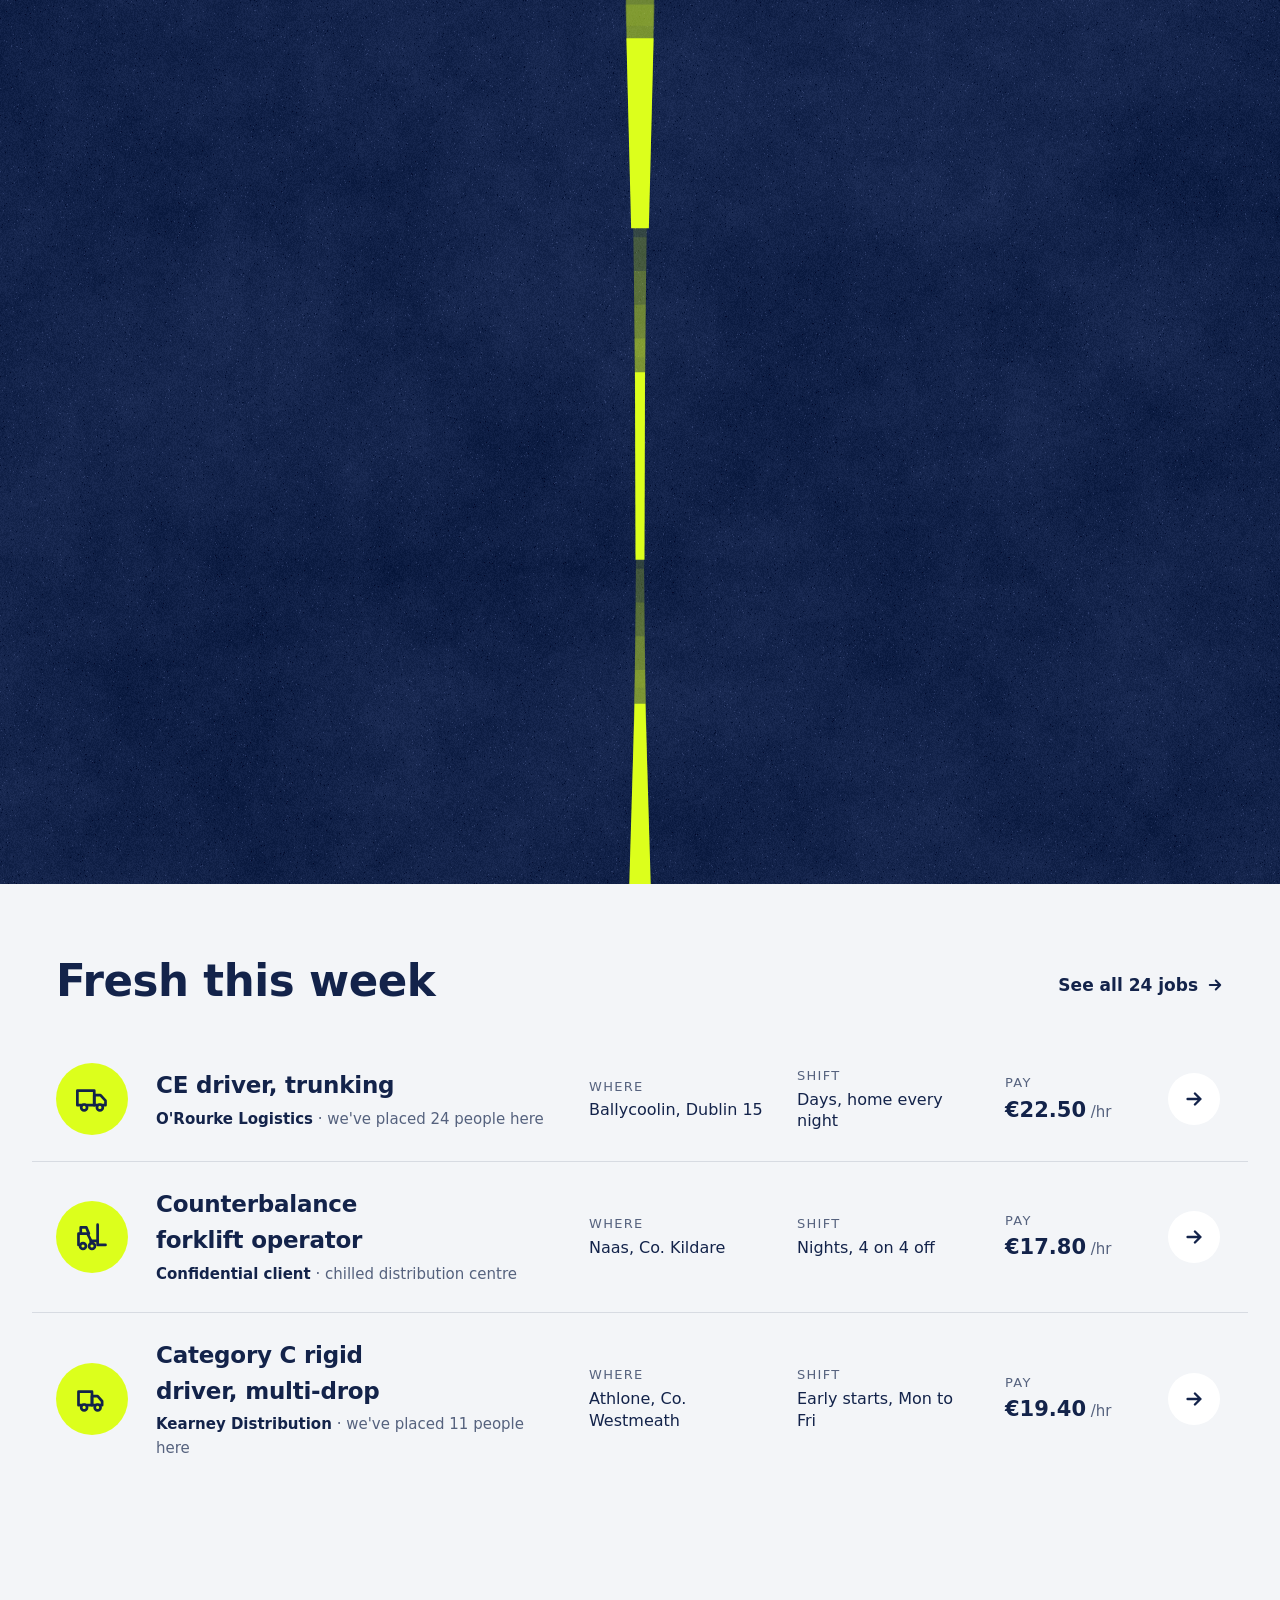
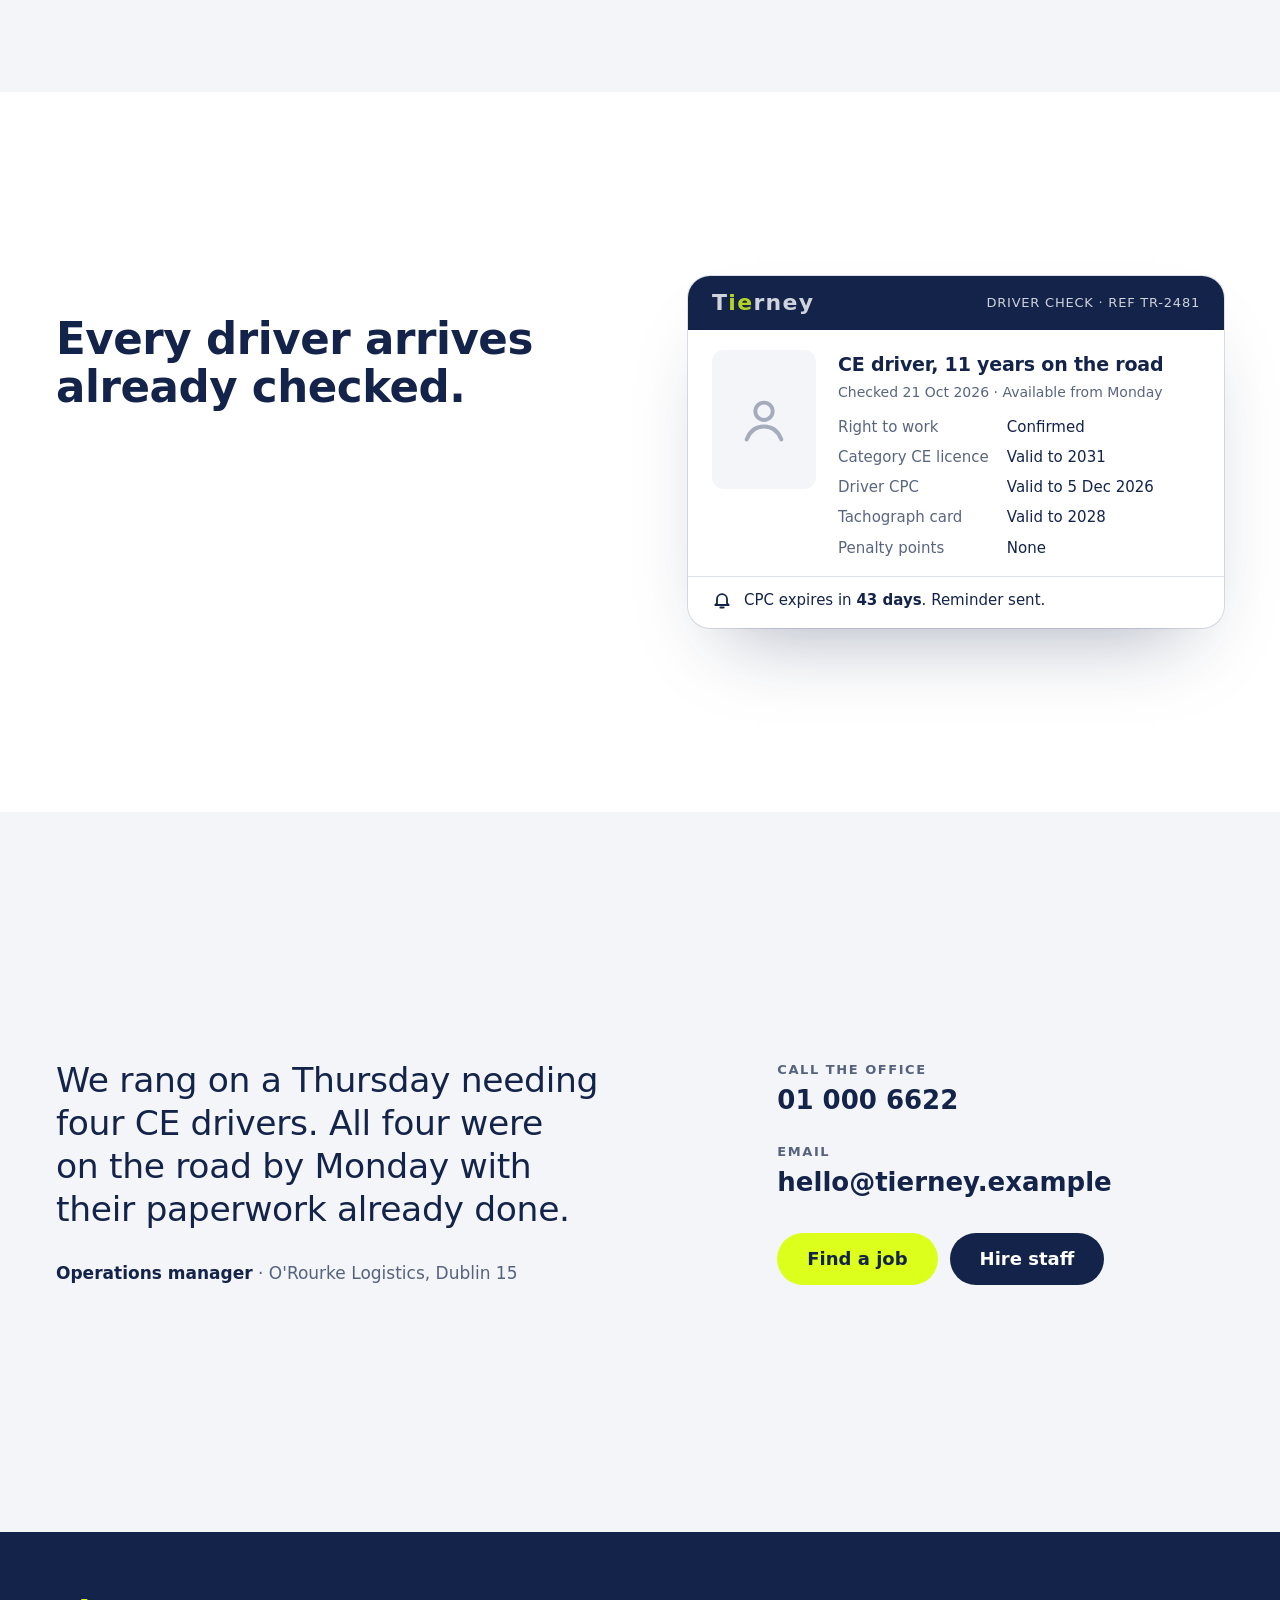
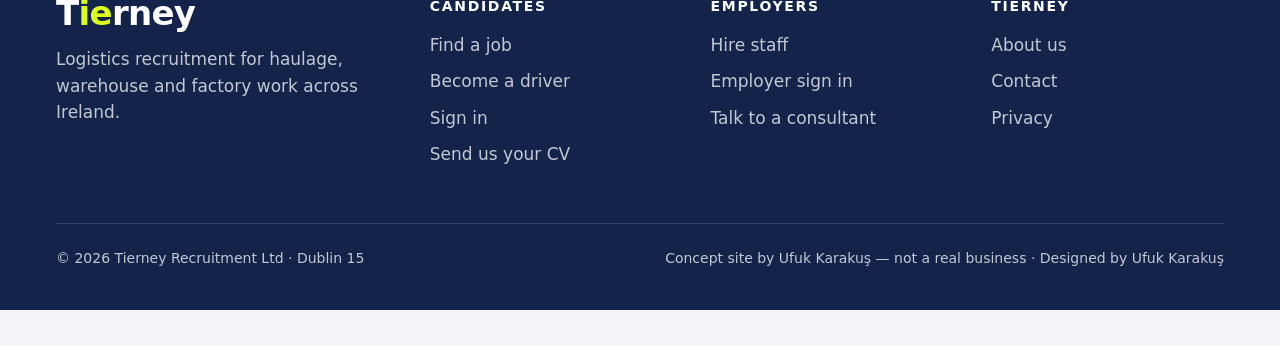
==== commit 5d311408: "Mobile fixes: full-screen hero, road plays on phones, no pre-selected states, day timeline, visit-on" ====
--- a/index.html
+++ b/index.html
@@ -24,6 +24,7 @@
 </div></header>
 
 <section class="hero" id="hero" aria-label="Logistics jobs with steady hours">
+  <div class="hero-bg" aria-hidden="true"></div>
   <div class="stage" id="stage" aria-hidden="true">
     <div class="pan yard"><div class="slide"><img src="/images/yard.webp" alt=""></div>
     <i class="glow" style="left:511px;top:118px"></i>
--- a/css/site.css
+++ b/css/site.css
@@ -13,9 +13,9 @@
 .home h1,.home h2,.home h3{letter-spacing:-.01em}
 p{margin:0}
 [hidden]{display:none !important}
-:focus-visible{outline:3px solid var(--navy);outline-offset:3px;border-radius:10px}
-.home :focus-visible{border-radius:8px}
-.top :focus-visible,.foot :focus-visible,.hero :focus-visible,.side :focus-visible,.one :focus-visible,.consult :focus-visible,.cta :focus-visible,.alert :focus-visible,.sum :focus-visible,.gentle :focus-visible{outline-color:var(--reflector)}
+/* no focus rings or second strokes, and no grey tap flash on iOS: nothing looks selected unless it was chosen */
+html{-webkit-tap-highlight-color:transparent}
+:focus,:focus-visible{outline:none}
 .wrap{max-width:1280px;margin:0 auto;padding-left:max(16px,env(safe-area-inset-left,0px));padding-right:max(16px,env(safe-area-inset-right,0px))}
 @media (min-width:900px){.wrap{padding-left:max(56px,env(safe-area-inset-left,0px));padding-right:max(56px,env(safe-area-inset-right,0px))}}
 .muted{color:var(--navy-70)}
@@ -25,7 +25,7 @@
 .top{position:relative;z-index:30;padding-block:16px;background:var(--paper)}
 .top-in{max-width:1320px;margin:0 auto;display:flex;gap:10px;padding-left:max(16px,env(safe-area-inset-left,0px));padding-right:max(16px,env(safe-area-inset-right,0px))}
 .pill{display:inline-flex;align-items:center;gap:10px;height:var(--ctl);padding:0 22px;border-radius:999px;font-size:15px;font-weight:500;background:var(--navy);color:var(--white);transition:background .2s,opacity .2s}
-.pill:hover{opacity:.92}
+@media (hover:hover){.pill:hover{opacity:.92}}
 .pill.bar{flex:1;gap:36px;padding:0 26px}
 .pill.solid{background:var(--reflector);color:var(--navy);font-weight:600}
 .pill svg{width:18px;height:18px}
@@ -33,30 +33,33 @@
 .logo i{font-style:normal;color:var(--reflector)}
 .nav{display:flex;gap:30px}
 .nav a{opacity:.85}
-.nav a:hover,.nav a[aria-current]{opacity:1;color:var(--reflector)}
+.nav a[aria-current]{opacity:1;color:var(--reflector)}
+@media (hover:hover){.nav a:hover{opacity:1;color:var(--reflector)}}
 .badge{display:inline-grid;place-items:center;min-width:22px;height:22px;padding:0 6px;border-radius:999px;background:var(--reflector);color:var(--navy);font-size:12px;font-weight:700}
 /* over the hero the 1320 px row sits inside the header's own 16 px gutters, so it is 16 px wider each side than on inner pages (as the board) */
 .home .top{position:absolute;z-index:20;top:calc(env(safe-area-inset-top,0px) + 22px);left:0;right:0;padding:0 max(16px,env(safe-area-inset-right,0px)) 0 max(16px,env(safe-area-inset-left,0px));background:none;color:var(--white)}
 .home .top-in{padding:0}
 .home .pill{background:rgba(255,255,255,.1);box-shadow:inset 0 0 0 1px rgba(255,255,255,.14);backdrop-filter:blur(8px) saturate(140%);-webkit-backdrop-filter:blur(8px) saturate(140%);transition:background .2s}
-.home .pill:hover{background:rgba(255,255,255,.18);opacity:1}
-.home .pill.bar:hover{background:rgba(255,255,255,.1)}
+@media (hover:hover){.home .pill:hover{background:rgba(255,255,255,.18);opacity:1}}
+@media (hover:hover){.home .pill.bar:hover{background:rgba(255,255,255,.1)}}
 .home .pill.solid{background:var(--reflector);color:var(--navy);box-shadow:none}
-.home .pill.solid:hover{background:#e6ff5c}
+@media (hover:hover){.home .pill.solid:hover{background:#e6ff5c}}
 .home .top .logo{margin-right:6px}
 .home .nav a{opacity:.88;transition:opacity .2s,color .2s}
 
 /* ---------- buttons, links, chips ---------- */
 .btn{display:inline-flex;align-items:center;justify-content:center;gap:12px;height:var(--ctl);padding:0 30px;border-radius:999px;border:0;background:var(--reflector);color:var(--navy);font-size:18px;font-weight:600;cursor:pointer;transition:transform .2s}
-.btn:hover{transform:translateY(-2px)}
+@media (hover:hover){.btn:not(:disabled):hover{transform:translateY(-2px)}}
+/* a demo's last step (Send, Request a call, funding): label kept, faded, does nothing */
+.btn:disabled{opacity:.42;cursor:default}
 .btn.dark{background:var(--navy);color:var(--white)}
 .btn.soft{background:var(--white);color:var(--navy)}
 .btn svg{width:20px;height:20px}
 .link{display:inline-flex;align-items:center;gap:8px;font-weight:600}
 .link svg{width:18px;height:18px;transition:transform .2s}
-.link:hover svg{transform:translateX(4px)}
+@media (hover:hover){.link:hover svg{transform:translateX(4px)}}
 .chip{display:inline-flex;align-items:center;gap:8px;height:var(--ctl);padding:0 16px;border-radius:999px;border:0;background:var(--white);color:var(--navy);font-size:15px;font-weight:500;cursor:pointer;transition:background .2s}
-.chip:hover{background:var(--hover)}
+@media (hover:hover){.chip:hover{background:var(--hover)}}
 .chip[aria-pressed="true"],.chip.on{background:var(--navy);color:var(--white)}
 .chip.y{background:var(--reflector);color:var(--navy)}
 .chip svg{width:14px;height:14px}
@@ -74,9 +77,9 @@
 .rows{list-style:none;margin:0;padding:0}
 .rows li{position:relative;padding-block:8px}
 .rows li+li::before{content:"";position:absolute;top:0;left:-24px;right:-24px;height:1px;background:var(--navy-12);transition:opacity .2s}
-.rows li:hover::before,.rows li:hover+li::before{opacity:0}
+@media (hover:hover){.rows li:hover::before,.rows li:hover+li::before{opacity:0}}
 .row{display:grid;grid-template-columns:64px minmax(0,2.6fr) minmax(0,1.2fr) minmax(0,1.2fr) minmax(0,.9fr) 52px;align-items:center;gap:24px;padding:16px 24px;margin-inline:-24px;border-radius:20px;transition:background .25s,box-shadow .25s}
-.row:hover{background:var(--white);box-shadow:0 18px 40px -24px rgba(19,35,74,.35)}
+@media (hover:hover){.row:hover{background:var(--white);box-shadow:0 18px 40px -24px rgba(19,35,74,.35)}}
 .role h3{font-size:21px;font-weight:600}
 .role p{font-size:15px;color:var(--navy-70);margin-top:3px}
 .role p b{font-weight:600;color:var(--navy)}
@@ -86,7 +89,7 @@
 .pay em{font-style:normal;font-size:14px;font-weight:500;color:var(--navy-70)}
 .go{width:52px;height:52px;border-radius:50%;display:grid;place-items:center;background:var(--white);transition:background .2s}
 .go svg{width:22px;height:22px}
-.row:hover .go{background:var(--reflector)}
+@media (hover:hover){.row:hover .go{background:var(--reflector)}}
 .fit{display:inline-flex;align-items:center;gap:6px;height:26px;padding:0 10px;border-radius:999px;font-size:13px;font-weight:600;margin-left:10px;vertical-align:3px}
 .fit.ok{background:var(--reflector);color:var(--navy)}
 .fit.near{background:var(--navy);color:var(--white)}
@@ -118,7 +121,7 @@
 .foot-grid{display:grid;grid-template-columns:1.4fr repeat(3,1fr);gap:48px}
 .foot h4{margin:0 0 14px;font-size:14px;letter-spacing:.12em;text-transform:uppercase;color:var(--white);font-weight:600}
 .foot ul{list-style:none;margin:0;padding:0;display:grid;gap:10px}
-.foot a:hover{color:var(--reflector)}
+@media (hover:hover){.foot a:hover{color:var(--reflector)}}
 .foot .logo{font-size:32px;color:var(--white)}
 .home .foot .logo{font-size:34px}
 .foot .blurb{margin-top:16px;max-width:30ch}
@@ -134,8 +137,9 @@
 .dd-val.ph{color:var(--navy-70)}
 .dd-list{position:absolute;z-index:20;top:calc(100% + 8px);left:0;right:0;margin:0;padding:8px;list-style:none;background:var(--white);border-radius:18px;box-shadow:0 24px 48px -20px rgba(19,35,74,.35),0 0 0 1px var(--navy-06);max-height:320px;overflow:auto}
 .dd-list li{padding:12px 14px;border-radius:12px;cursor:pointer;font-size:16px}
-.dd-list li:hover,.dd-list li.act{background:var(--paper)}
-.dd-list li[aria-selected="true"]{background:var(--navy);color:var(--white)}
+.dd-list li.act{background:var(--paper)}
+@media (hover:hover){.dd-list li:hover{background:var(--paper)}}
+.dd-list li.sel{background:var(--navy);color:var(--white)}
 
 /* ---------- drawers: Filters from the left, For you from the right, mirror images ---------- */
 .drawer-scrim{position:fixed;inset:0;z-index:40;background:rgba(19,35,74,.35);opacity:0;pointer-events:none;transition:opacity .3s}
@@ -166,8 +170,9 @@
 /* ---------- forms ---------- */
 .field{display:grid;gap:8px}
 .field label,.label{font-size:15px;font-weight:600}
-.input{height:var(--ctl);border-radius:16px;border:0;background:var(--paper);padding:0 18px;font-size:17px;width:100%}
-.input:focus{outline:3px solid var(--navy);outline-offset:0}
+/* the 1 px edge is taken out of the padding, so text sits exactly where it did */
+.input{height:var(--ctl);border-radius:16px;border:1px solid transparent;background:var(--paper);padding:0 17px;font-size:17px;width:100%;transition:border-color .2s}
+.input:focus{border-color:rgba(19,35,74,.22)}
 .seg{display:flex;flex-wrap:wrap;gap:8px}
 .seg .chip{padding:0 20px;font-size:16px;background:var(--paper)}
 .seg .chip[aria-pressed="true"]{background:var(--navy);color:var(--white)}
@@ -181,7 +186,7 @@
 .fbtn .badge{margin-left:2px}
 .active{display:flex;flex-wrap:wrap;gap:8px;margin-bottom:12px;min-height:4px}
 .active .chip{background:var(--navy);color:var(--white)}
-.active .chip:hover{background:var(--navy);opacity:.92}
+@media (hover:hover){.active .chip:hover{background:var(--navy);opacity:.92}}
 .group-title{font-size:15px;font-weight:600;margin:22px 0 4px;display:flex;align-items:center;gap:10px}
 .note{background:var(--white);border-radius:16px;padding:14px 18px;margin-bottom:10px;font-size:16px}
 .addrow{display:grid;grid-template-columns:minmax(0,1fr) var(--ctl);gap:8px}
@@ -210,11 +215,18 @@
 .fact b{display:block;font-size:19px;font-weight:600;margin-top:4px;line-height:1.3}
 .jgrid{display:grid;grid-template-columns:minmax(0,1fr) 340px;gap:48px;margin-top:48px;align-items:start}
 .jgrid h2{font-size:32px;margin-bottom:18px}
-.day{list-style:none;margin:0;padding:0;position:relative}
-.day::before{content:"";position:absolute;left:83px;top:10px;bottom:10px;width:2px;background:var(--navy-12)}
-.day li{display:grid;grid-template-columns:70px 28px minmax(0,1fr);gap:0 14px;align-items:start;padding:12px 0}
+/* a day in this job: every row draws its own piece of the line in the dot's column, through the dot's centre, so the
+   line starts at the first dot and stops at the last one (the day ends there) whatever the row heights */
+.day{list-style:none;margin:0;padding:0;--dot:26px}
+.day li{display:grid;grid-template-columns:70px 28px minmax(0,1fr);gap:0 14px;align-items:start}
+.day time,.day li>div{padding-block:12px}
 .day time{font-size:18px;font-weight:600;font-variant-numeric:tabular-nums;text-align:right}
-.day i{width:16px;height:16px;border-radius:50%;background:var(--reflector);margin:5px 0 0 6px;position:relative;z-index:1;box-shadow:0 0 0 5px var(--paper)}
+.day i{position:relative;align-self:stretch}
+.day i::before{content:"";position:absolute;left:50%;top:0;bottom:0;width:2px;margin-left:-1px;background:var(--navy-12)}
+.day li:first-child i::before{top:var(--dot)}
+.day li:last-child i::before{bottom:auto;height:var(--dot)}
+.day li:only-child i::before{display:none}
+.day i::after{content:"";position:absolute;left:50%;top:var(--dot);width:16px;height:16px;margin:-8px 0 0 -8px;border-radius:50%;background:var(--reflector)}
 .day b{font-weight:600;font-size:18px}
 .day span{display:block;color:var(--navy-70);font-size:16px}
 .need{list-style:none;margin:0;padding:0;display:grid;gap:8px}
@@ -250,7 +262,6 @@
 .cvbox{background:var(--paper);border-radius:20px;padding:22px;display:grid;gap:10px}
 .file{position:relative;display:inline-flex;align-items:center;gap:10px;height:var(--ctl);padding:0 22px;border-radius:999px;background:var(--navy);color:var(--white);font-weight:600;cursor:pointer;justify-self:start}
 .file input{position:absolute;opacity:0;width:1px;height:1px}
-.file:focus-within{outline:3px solid var(--navy);outline-offset:3px}
 .gentle{background:var(--navy);color:var(--white);border-radius:20px;padding:22px 24px}
 .gentle b{color:var(--reflector)}
 @media (max-width:700px){.two{grid-template-columns:1fr}.form{padding:24px}}
@@ -335,7 +346,7 @@
 .cta form{display:grid;gap:12px}
 .cta .input{background:rgba(255,255,255,.1);color:var(--white)}
 .cta .input::placeholder{color:rgba(255,255,255,.6)}
-.cta .input:focus{outline-color:var(--reflector)}
+.cta .input:focus{border-color:rgba(255,255,255,.3)}
 .privacy{font-size:15px;color:var(--navy-70);margin-top:14px}
 @media (max-width:1000px){.pool{grid-template-columns:1fr 1fr}.cta{grid-template-columns:1fr}}
 @media (max-width:640px){.pool{grid-template-columns:1fr}}
@@ -399,8 +410,9 @@
 /* ---------- hero scene ---------- */
 .hero{position:relative;height:100vh;min-height:620px;overflow:hidden;background:var(--navy);color:var(--white)}
 .stage{position:absolute;left:0;top:0;width:1536px;height:1024px;transform-origin:0 0}
+.hero-bg{display:none}
 .pan,.slide{position:absolute;inset:0;will-change:transform}
-.slide img{position:absolute;inset:0;width:100%;height:100%;display:block;max-width:none;user-select:none;pointer-events:none}
+.slide img{position:absolute;inset:0;width:100%;height:100%;display:block;max-width:none;user-select:none;pointer-events:none;filter:brightness(1.28) contrast(.96) saturate(1.05)}   /* lifts the whole yard a little; the lamp glows are separate and stay as they are */
 .glow{position:absolute;width:300px;height:230px;transform:translate(-50%,-14%);pointer-events:none;transition:opacity 70ms linear;
   background:radial-gradient(50% 50% at 50% 22%,rgba(255,228,184,.5),rgba(255,222,176,.2) 36%,rgba(255,222,176,.05) 64%,transparent 80%)}
 .glow::before{content:"";position:absolute;left:50%;top:22%;width:26px;height:10px;transform:translate(-50%,-50%);border-radius:3px;background:#fff6e2;box-shadow:0 0 14px 5px rgba(255,236,204,.75),0 0 46px 18px rgba(255,226,180,.22)}
@@ -409,8 +421,8 @@
 .off{opacity:.06}
 .fshadow{position:absolute;left:890px;top:712px;width:530px;height:26px;border-radius:50%;background:radial-gradient(closest-side,rgba(0,0,0,.55),transparent)}
 .shade{position:absolute;inset:0;pointer-events:none;
-  background:linear-gradient(180deg,rgba(8,12,24,.35) 0%,rgba(8,12,24,0) 22%,rgba(8,12,24,0) 55%,rgba(6,9,20,.6) 100%),
-             radial-gradient(130% 100% at 50% 40%,transparent 55%,rgba(4,7,16,.62) 100%)}
+  background:linear-gradient(180deg,rgba(8,12,24,.22) 0%,rgba(8,12,24,0) 22%,rgba(8,12,24,0) 55%,rgba(6,9,20,.42) 100%),
+             radial-gradient(130% 100% at 50% 40%,transparent 58%,rgba(4,7,16,.42) 100%)}
 /* 3 seconds, eased to a stop: the lorry drives far, the forklift a little, and the camera pans left with real parallax */
 .hero.play .slide,.hero.play .pan{animation-duration:3s;animation-timing-function:cubic-bezier(.22,.61,.36,1);animation-delay:.3s;animation-fill-mode:both}
 .hero.play .truck .slide{animation-name:truckIn}
@@ -435,7 +447,7 @@
 @keyframes hword{to{opacity:1;transform:none}}
 .roles{display:flex;flex-wrap:wrap;gap:12px 34px;list-style:none;margin:22px 0 0;padding:0}
 .roles a{display:inline-flex;align-items:center;gap:11px;font-size:19px;font-weight:500;text-shadow:0 2px 16px rgba(0,0,0,.55);opacity:0;transition:color .25s}
-.roles a:hover{color:var(--reflector)}
+@media (hover:hover){.roles a:hover{color:var(--reflector)}}
 .roles i{width:9px;height:9px;border-radius:50%;background:var(--reflector);box-shadow:0 0 12px rgba(220,255,28,.55)}
 .hero.play .roles a{animation:fade 1.1s ease forwards}
 .hero.play .roles li:nth-child(1) a{animation-delay:.6s}
@@ -451,16 +463,17 @@
 .sectors{list-style:none;margin:0;padding:0;border-top:1px solid #DDE2EA}
 .sectors li{border-bottom:1px solid #DDE2EA}
 .sector{display:flex;align-items:center;gap:28px;padding:26px 20px;margin-inline:-20px;border-radius:20px;transition:background .3s ease}
-.sector:hover{background:var(--hover)}
+@media (hover:hover){.sector:hover{background:var(--hover)}}
 .sector .icon{width:72px;height:72px}
 .sector .icon svg{width:36px;height:36px}
 .sector h3{font-size:clamp(40px,4.4vw,64px);font-weight:600;letter-spacing:-.02em;line-height:1}
 .sector .count{margin-left:auto;display:inline-flex;align-items:center;gap:10px;font-size:17px;font-weight:600;opacity:0;transform:translateX(-8px);transition:opacity .3s ease,transform .3s ease;font-variant-numeric:tabular-nums}
 .sector .count svg{width:20px;height:20px}
-.sector:hover .count,.sector:focus-visible .count{opacity:1;transform:none}
+.sector:focus-visible .count{opacity:1;transform:none}
+@media (hover:hover){.sector:hover .count{opacity:1;transform:none}}
 .more{display:inline-flex;align-items:center;gap:8px;font-weight:600;font-size:17px;margin-top:6px}
 .more svg{width:18px;height:18px;transition:transform .2s}
-.more:hover svg{transform:translateX(4px)}
+@media (hover:hover){.more:hover svg{transform:translateX(4px)}}
 
 /* ---------- road: snaps into view and plays by itself; the centre line widens until it is the yellow background ---------- */
 .road{position:relative;height:100vh;background:var(--navy)}
@@ -471,7 +484,8 @@
 .choice{align-self:flex-start;display:flex;flex-direction:column;gap:12px;color:var(--navy);pointer-events:auto}
 .choice .ttl{position:relative;display:inline-flex;align-items:center;gap:18px;font-size:clamp(36px,3.6vw,54px);font-weight:700;letter-spacing:-.02em;line-height:1.1}
 .choice .ttl::after{content:"";position:absolute;left:0;right:0;bottom:-8px;height:4px;border-radius:2px;background:var(--navy);transform:scaleX(0);transform-origin:left;transition:transform .35s ease}
-.choice:hover .ttl::after,.choice:focus-visible .ttl::after{transform:scaleX(1)}
+.choice:focus-visible .ttl::after{transform:scaleX(1)}
+@media (hover:hover){.choice:hover .ttl::after{transform:scaleX(1)}}
 .choice svg{width:.8em;height:.8em;flex:none;opacity:0;transform:translateX(-10px);transition:opacity .5s ease,transform .5s ease}
 .choice p{font-size:20px;opacity:0;transform:translateY(8px);transition:opacity .6s ease,transform .6s ease}
 .choice.in svg{opacity:1;transform:none}
@@ -528,7 +542,7 @@
    ===================================================================== */
 .menu-btn{display:none}
 
-/* ---------- tablets and phones (≤ 1100 px, touch): 44 px targets, hover-only content shown, no scroll-driven motion ---------- */
+/* ---------- tablets and phones (≤ 1100 px, touch): 44 px targets, hover-only content shown ---------- */
 @media (max-width:1100px){
   .top .logo,.nav a,.back,.more,.link,.forgot,.roles a,.alert .see{min-height:44px}
   .top .logo,.nav a,.forgot,.alert .see{display:inline-flex;align-items:center}
@@ -550,16 +564,8 @@
   .sector .icon{grid-row:1/span 2}
   .sector h3{font-size:clamp(34px,4.4vw,48px);align-self:end}
   .sector .count{margin-left:0;align-self:start;font-size:16px;opacity:1;transform:none}
-  /* road: no snap and no scroll lock under a finger; the finished yellow screen with both choices, in the flow */
-  .road{height:auto;background:var(--reflector)}
-  .road-pin{height:auto;overflow:visible}
-  .road canvas{display:none}
-  .road-choices{position:relative;inset:auto;padding-block:clamp(72px,11vw,112px)}
+  /* road: the same sequence as on a desk (snap, the lines run and widen into yellow, then the two choices), one screen tall */
   .road-choices .wrap{gap:44px}
-  .road:not(.done) .choice{visibility:visible}
-  .road .words .w{opacity:1;transform:none;animation:none}
-  .road .choice svg{opacity:1;transform:none}
-  .road .choice p{opacity:.85;transform:none}
   .check table{display:block;overflow-x:auto}
   /* employer candidates: reference and stage on top, then the candidate, then the documents (four columns were too tight) */
   .ap{grid-template-columns:minmax(0,1fr) auto;gap:8px 12px}
@@ -591,7 +597,7 @@
   .pill.bar{gap:12px;padding:0 4px 0 22px}
   .pill.solid{padding:0 20px}
   .menu-btn{display:grid;place-items:center;flex:none;margin-left:auto;width:44px;height:44px;padding:0;border:0;border-radius:50%;background:rgba(255,255,255,.14);color:var(--white);transition:background .2s}
-  .menu-btn:hover{background:rgba(255,255,255,.22)}
+  @media (hover:hover){.menu-btn:hover{background:rgba(255,255,255,.22)}}
   .menu-btn svg{width:22px;height:22px}
   html.mlock,html.mlock body{overflow:hidden}
   .drawer.mnav{width:min(420px,calc(100% - 52px));gap:0;padding:28px max(24px,env(safe-area-inset-right,0px)) max(28px,env(safe-area-inset-bottom,0px)) 24px}
@@ -599,11 +605,14 @@
   .mnav-links{display:grid;border-top:1px solid #DDE2EA}
   .mnav-links a{display:flex;align-items:center;justify-content:space-between;gap:16px;min-height:76px;border-bottom:1px solid #DDE2EA;font-size:26px;font-weight:600;letter-spacing:-.015em}
   .mnav-links .go{flex:none;width:44px;height:44px}
-  .mnav-links a[aria-current] .go,.mnav-links a:hover .go{background:var(--reflector)}
+  .mnav-links a[aria-current] .go{background:var(--reflector)}
+  @media (hover:hover){.mnav-links a:hover .go{background:var(--reflector)}}
   .mnav-acts{display:grid;gap:10px;margin-top:32px}
   .drawer.mnav .pill{display:flex;justify-content:center;height:56px;font-size:17px}
-  .drawer.mnav .pill.sign,.drawer.mnav .pill.sign:hover{background:var(--navy);box-shadow:none;-webkit-backdrop-filter:none;backdrop-filter:none}
-  .drawer.mnav .pill.solid,.drawer.mnav .pill.solid:hover{background:var(--reflector);color:var(--navy)}
+  .drawer.mnav .pill.sign{background:var(--navy);box-shadow:none;-webkit-backdrop-filter:none;backdrop-filter:none}
+  @media (hover:hover){.drawer.mnav .pill.sign:hover{background:var(--navy);box-shadow:none;-webkit-backdrop-filter:none;backdrop-filter:none}}
+  .drawer.mnav .pill.solid{background:var(--reflector);color:var(--navy)}
+  @media (hover:hover){.drawer.mnav .pill.solid:hover{background:var(--reflector);color:var(--navy)}}
   /* footer: brand across the top, link groups side by side */
   .foot{margin-top:72px}
   .home .foot{margin-top:0}
@@ -629,17 +638,18 @@
 /* the apply card comes straight after the facts once it is no longer a sticky side column */
 @media (max-width:1000px){ .side{order:-1} }
 
-/* ---------- home hero on phones and portrait tablets: a still, complete composition ---------- */
-/* A full-screen cover crop of the 1536 × 1024 yard cuts the cab and the forklift off on a tall screen, so the whole
-   scene is framed across the width (home.js sets --mh and the stage transform), fading into a navy band that holds
-   the headline, the other two lines and the roles. No pan, no parallax, no word timing. */
+/* ---------- home hero on phones and portrait tablets: a still photo that fills the first screen ---------- */
+/* The hero is exactly one screen tall (the small viewport, so nothing hides under Safari's bars) and the photo covers
+   all of it, with the words on it. The 1536 × 1024 yard is too wide for a tall screen, so home.js frames the part
+   that must stay whole (the forklift and its pallet on a phone, cab to forklift on a tablet) between the header and
+   the words, and the yard behind, softly blurred, carries the asphalt on down under the words wherever the sharp
+   scene ends (the scene fades into it). No pan, no parallax, no word timing. */
 @media (max-width:1100px) and (max-aspect-ratio:6/5){
-  .hero{height:auto;min-height:0;padding-top:var(--mh,93vw)}
-  .shade{bottom:auto;height:var(--mh,93vw);
-    background:linear-gradient(180deg,rgba(8,12,24,.42) 0%,rgba(8,12,24,0) 26%,rgba(19,35,74,0) 56%,rgba(19,35,74,.88) 90%,var(--navy) 100%)}
-  .hero-copy{position:relative;left:auto;right:auto;top:auto;bottom:auto;margin-top:calc(-1 * clamp(52px,13vw,112px));
-    padding:0 max(20px,env(safe-area-inset-right,0px)) clamp(44px,7vw,72px) max(20px,env(safe-area-inset-left,0px));
-    background:linear-gradient(180deg,transparent 0,transparent clamp(52px,13vw,112px),var(--navy) clamp(52px,13vw,112px))}
+  .hero{height:100vh;height:100svh;min-height:520px}
+  .hero-bg{display:block;position:absolute;inset:-48px;background:url(/images/yard.webp) 75% 100%/cover no-repeat;filter:blur(20px) brightness(1.28) contrast(.96) saturate(1.05)}
+  .stage.fade{-webkit-mask-image:linear-gradient(180deg,#000 82%,transparent 100%);mask-image:linear-gradient(180deg,#000 82%,transparent 100%)}
+  .shade{background:linear-gradient(180deg,rgba(8,12,24,.36) 0,rgba(8,12,24,0) 150px,rgba(19,35,74,0) calc(var(--ct,60%) - 170px),rgba(19,35,74,.6) var(--ct,60%),rgba(19,35,74,.84) 100%)}
+  .hero-copy{left:max(20px,env(safe-area-inset-left,0px));right:max(20px,env(safe-area-inset-right,0px));top:auto;bottom:max(40px,calc(env(safe-area-inset-bottom,0px) + 24px))}
   .hero h1{white-space:normal;font-size:clamp(36px,8vw,60px);min-height:0}
   .hero h1 span{opacity:1;transform:none;animation:none}
   .hero-sub{margin-top:14px;font-size:clamp(19px,2.8vw,24px);font-weight:500;color:var(--reflector);text-shadow:0 2px 16px rgba(0,0,0,.4)}
@@ -647,7 +657,7 @@
   .roles a{opacity:1;animation:none;font-size:17px}
 }
 @media (min-width:600px) and (max-width:1100px) and (max-aspect-ratio:6/5){
-  .hero-copy{padding-left:max(28px,env(safe-area-inset-left,0px));padding-right:max(28px,env(safe-area-inset-right,0px))}
+  .hero-copy{left:max(28px,env(safe-area-inset-left,0px));right:max(28px,env(safe-area-inset-right,0px))}
   .roles a{font-size:19px}
 }
 
@@ -676,7 +686,7 @@
   .rows .role h3{font-size:19px}
   /* home */
   .intro-grid .lead,.checked .lead{font-size:17px}
-  .sector{column-gap:18px;padding:20px;margin-inline:-20px}
+  .sector{column-gap:18px;padding:20px 16px;margin-inline:-16px}
   .sector .icon{width:56px;height:56px}
   .sector .icon svg{width:28px;height:28px}
   .sector h3{font-size:clamp(32px,9vw,40px)}
@@ -738,7 +748,7 @@
   .cta{padding:28px 22px;gap:24px;border-radius:24px}
   /* sign in */
   .login{margin-top:24px;padding:28px 20px;gap:18px;border-radius:24px}
-  .input{font-size:16px;padding:0 16px}
+  .input{font-size:16px;padding:0 15px}
   .login h1{font-size:clamp(30px,8.6vw,40px);line-height:1.1}
   /* candidate panel: the five stages run down the card, so no label is squeezed */
   .app{padding:22px;gap:18px}
